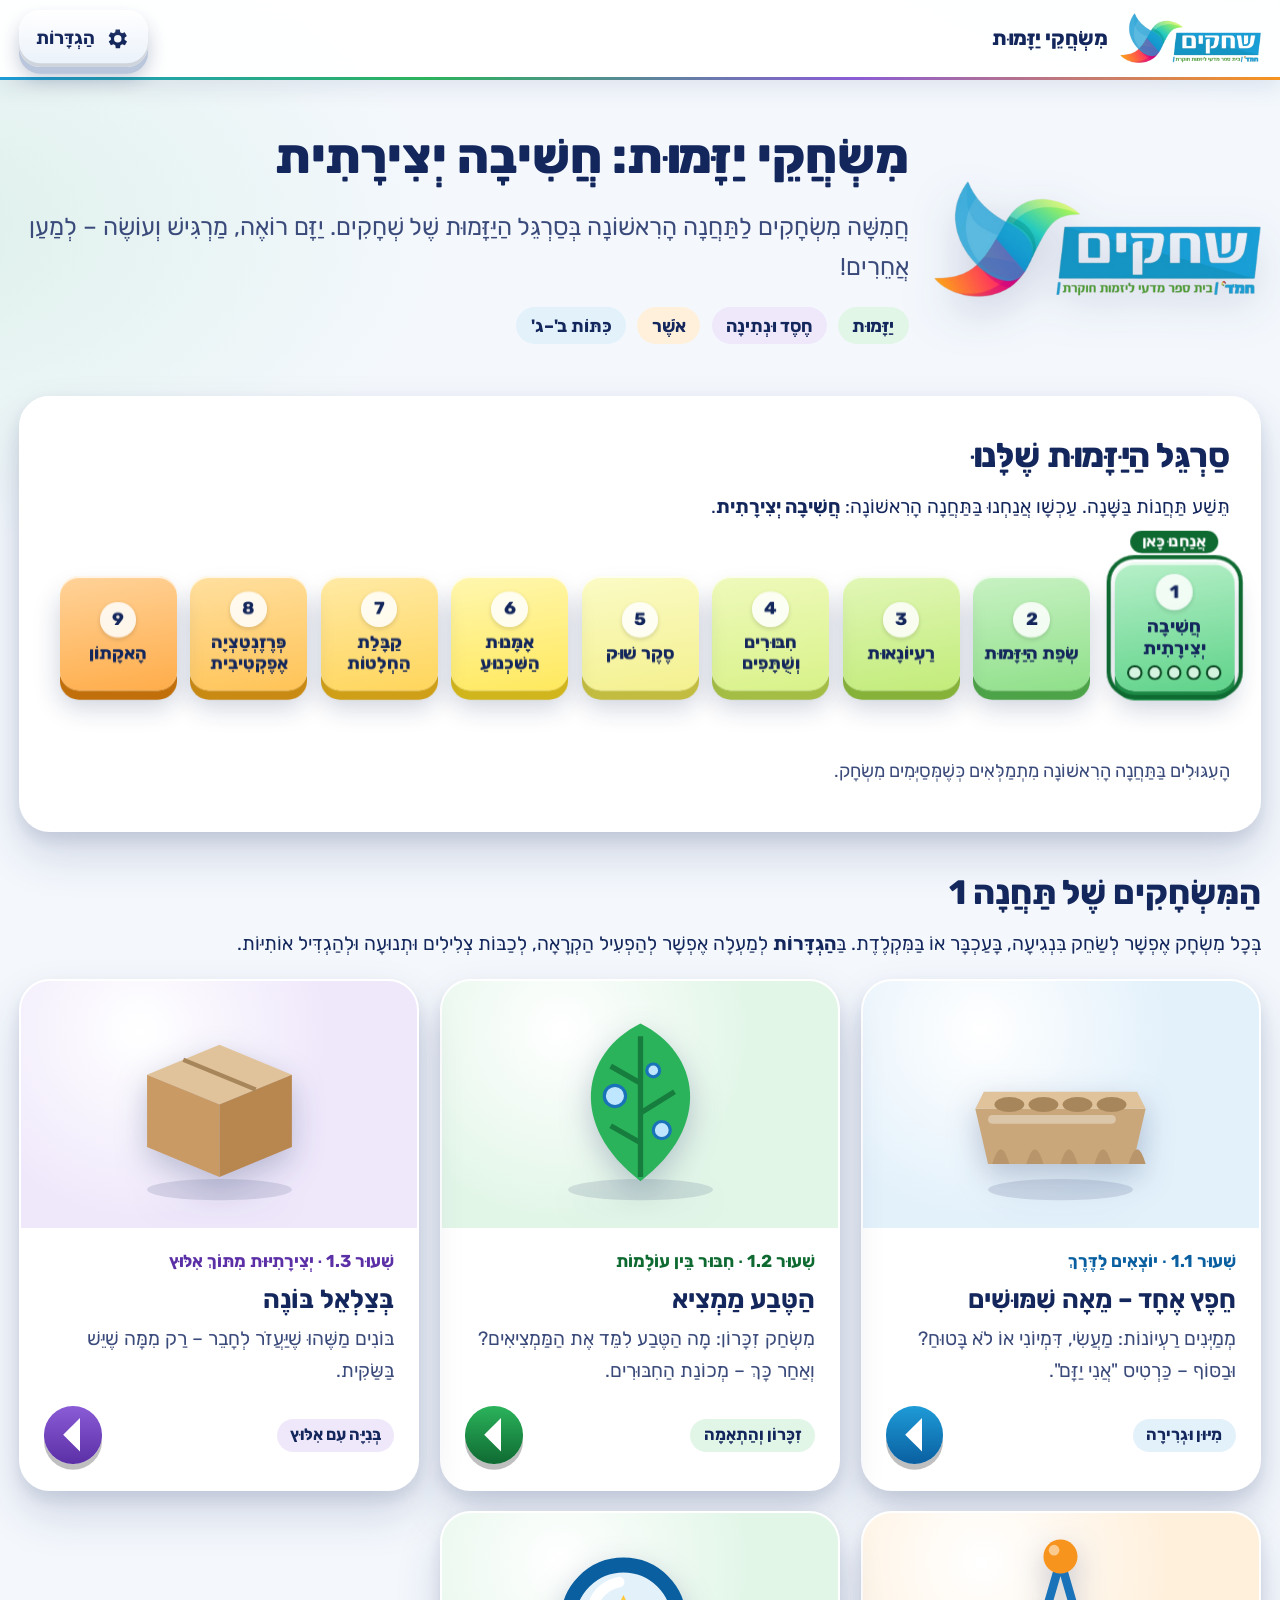
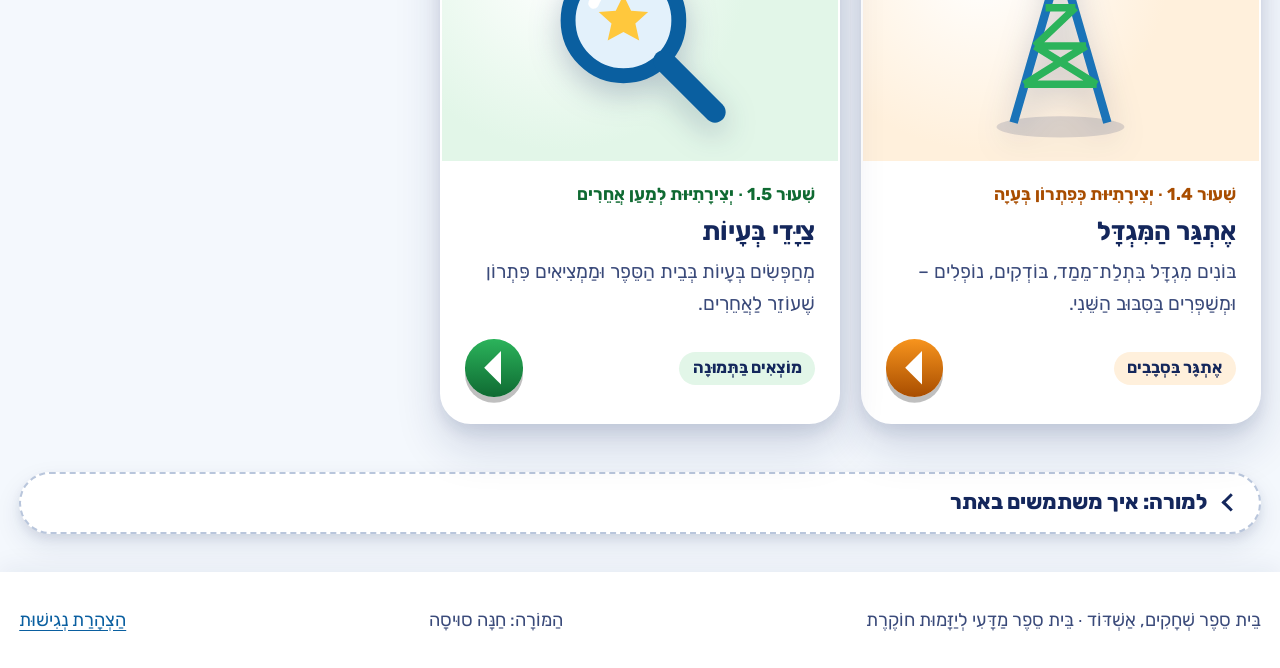
==== index.html @ 3f8762b1 "משחקי יזמות – חשיבה יצירתית (שיעורים 1.1–1.5)" ====
<!doctype html>
<html lang="he" dir="rtl">
<head>
<meta charset="utf-8">
<meta name="viewport" content="width=device-width, initial-scale=1">
<title>מִשְׂחֲקֵי יַזָּמוּת – חֲשִׁיבָה יְצִירָתִית | שְׁחָקִים</title>
<meta name="description" content="משחקי יזמות לכיתות ב׳–ג׳ – בית ספר שחקים, אשדוד">
<meta name="theme-color" content="#0a5fa0">
<link rel="icon" href="assets/favicon.svg" type="image/svg+xml">
<link rel="stylesheet" href="css/style.css">
<script src="js/common.js"></script>
<script src="js/art.js"></script>
<script src="js/home.js" defer></script>
</head>
<body data-root="" class="home">
<a class="skip" href="#main">דִּלּוּג לַתּוֹכֶן הָרָאשִׁי</a>
<header class="topbar"><div class="wrap">
<a class="brand" href="index.html"><img src="assets/shhakim-logo.png" alt="שחקים – בית ספר מדעי ליזמות חוקרת – לדף הבית" width="900" height="318"><span>מִשְׂחֲקֵי יַזָּמוּת</span></a>
<span class="spacer"></span>
</div></header>
<main id="main" tabindex="-1">
<div class="wrap">
<section class="hero" aria-labelledby="h-title">
  <img class="logo" src="assets/shhakim-logo.png" alt="" width="900" height="318">
  <div>
    <h1 id="h-title">מִשְׂחֲקֵי יַזָּמוּת: חֲשִׁיבָה יְצִירָתִית</h1>
    <p class="lead">חֲמִשָּׁה מִשְׂחָקִים לַתַּחֲנָה הָרִאשׁוֹנָה בְּסַרְגֵּל הַיַּזָּמוּת שֶׁל שְׁחָקִים. יַזָּם רוֹאֶה, מַרְגִּישׁ וְעוֹשֶׂה – לְמַעַן אֲחֵרִים!</p>
    <ul class="values" aria-label="הָעֲרָכִים שֶׁלָּנוּ">
      <li class="chip green">יַזָּמוּת</li><li class="chip purple">חֶסֶד וּנְתִינָה</li><li class="chip orange">אֹשֶׁר</li><li class="chip">כִּתּוֹת ב'–ג'</li>
    </ul>
  </div>
</section>

<section class="sargel-sec surface" aria-labelledby="sargel-title">
  <h2 id="sargel-title">סַרְגֵּל הַיַּזָּמוּת שֶׁלָּנוּ</h2>
  <p>תֵּשַׁע תַּחֲנוֹת בַּשָּׁנָה. עַכְשָׁו אֲנַחְנוּ בַּתַּחֲנָה הָרִאשׁוֹנָה: <strong>חֲשִׁיבָה יְצִירָתִית</strong>.</p>
  <div class="sargel-stage">
  <ol class="sargel" id="sargel">
    <li class="st now" aria-current="step"><div class="blk" data-tilt><span class="here">אֲנַחְנוּ כָּאן</span><span class="num">1</span>חֲשִׁיבָה יְצִירָתִית<span class="pips" id="pips" aria-hidden="true"></span><span class="sr-only" id="pips-sr"></span></div></li>
    <li class="st"><div class="blk"><span class="num">2</span>שְׂפַת הַיַּזָּמוּת</div></li>
    <li class="st"><div class="blk"><span class="num">3</span>רַעְיוֹנָאוּת</div></li>
    <li class="st"><div class="blk"><span class="num">4</span>חִבּוּרִים וְשֻׁתָּפִים</div></li>
    <li class="st"><div class="blk"><span class="num">5</span>סֶקֶר שׁוּק</div></li>
    <li class="st"><div class="blk"><span class="num">6</span>אָמָּנוּת הַשִּׁכְנוּעַ</div></li>
    <li class="st"><div class="blk"><span class="num">7</span>קַבָּלַת הַחְלָטוֹת</div></li>
    <li class="st"><div class="blk"><span class="num">8</span>פְּרֶזֶנְטַצְיָה אֶפֶקְטִיבִית</div></li>
    <li class="st"><div class="blk"><span class="num">9</span>הָאקָתוֹן</div></li>
  </ol>
  </div>
  <p class="sargel-legend"><span>הָעִגּוּלִים בַּתַּחֲנָה הָרִאשׁוֹנָה מִתְמַלְּאִים כְּשֶׁמְּסַיְּמִים מִשְׂחָק.</span></p>
</section>

<section aria-labelledby="games-title">
  <h2 id="games-title">הַמִּשְׂחָקִים שֶׁל תַּחֲנָה 1</h2>
  <p>בְּכָל מִשְׂחָק אֶפְשָׁר לְשַׂחֵק בִּנְגִיעָה, בָּעַכְבָּר אוֹ בַּמִּקְלֶדֶת. בַּ<strong>הַגְדָּרוֹת</strong> לְמַעְלָה אֶפְשָׁר לְהַפְעִיל הַקְרָאָה, לְכַבּוֹת צְלִילִים וּתְנוּעָה וּלְהַגְדִּיל אוֹתִיּוֹת.</p>
  <ul class="games-grid">
    <li><a class="gcard c-blue" href="games/1-chefetz.html" data-tilt data-game="g1"><span class="done-badge">סִיַּמְתֶּם ✓</span><span class="art" data-art="eggCarton"></span><span class="body"><span class="lesson">שִׁעוּר 1.1 · יוֹצְאִים לַדֶּרֶךְ</span><h3>חֵפֶץ אֶחָד – מֵאָה שִׁמּוּשִׁים</h3><p>מְמַיְּנִים רַעְיוֹנוֹת: מַעֲשִׂי, דִּמְיוֹנִי אוֹ לֹא בָּטוּחַ? וּבַסּוֹף – כַּרְטִיס "אֲנִי יַזָּם".</p><span class="go"><span class="mech">מִיּוּן וּגְרִירָה</span><span class="play" aria-hidden="true"></span></span></span></a></li>
    <li><a class="gcard c-green" href="games/2-hateva-mamtzi.html" data-tilt data-game="g2"><span class="done-badge">סִיַּמְתֶּם ✓</span><span class="art" data-art="leaf"></span><span class="body"><span class="lesson">שִׁעוּר 1.2 · חִבּוּר בֵּין עוֹלָמוֹת</span><h3>הַטֶּבַע מַמְצִיא</h3><p>מִשְׂחַק זִכָּרוֹן: מָה הַטֶּבַע לִמֵּד אֶת הַמַּמְצִיאִים? וְאַחַר כָּךְ – מְכוֹנַת הַחִבּוּרִים.</p><span class="go"><span class="mech">זִכָּרוֹן וְהַתְאָמָה</span><span class="play" aria-hidden="true"></span></span></span></a></li>
    <li><a class="gcard c-purple" href="games/3-betzalel-bone.html" data-tilt data-game="g3"><span class="done-badge">סִיַּמְתֶּם ✓</span><span class="art" data-art="box"></span><span class="body"><span class="lesson">שִׁעוּר 1.3 · יְצִירָתִיּוּת מִתּוֹךְ אִלּוּץ</span><h3>בְּצַלְאֵל בּוֹנֶה</h3><p>בּוֹנִים מַשֶּׁהוּ שֶׁיַּעֲזֹר לְחָבֵר – רַק מִמָּה שֶׁיֵּשׁ בַּשַּׂקִּית.</p><span class="go"><span class="mech">בְּנִיָּה עִם אִלּוּץ</span><span class="play" aria-hidden="true"></span></span></span></a></li>
    <li><a class="gcard c-orange" href="games/4-etgar-hamigdal.html" data-tilt data-game="g4"><span class="done-badge">סִיַּמְתֶּם ✓</span><span class="art" data-art="tower"></span><span class="body"><span class="lesson">שִׁעוּר 1.4 · יְצִירָתִיּוּת כְּפִתְרוֹן בְּעָיָה</span><h3>אֶתְגַּר הַמִּגְדָּל</h3><p>בּוֹנִים מִגְדָּל בִּתְלַת־מֵמַד, בּוֹדְקִים, נוֹפְלִים – וּמְשַׁפְּרִים בַּסִּבּוּב הַשֵּׁנִי.</p><span class="go"><span class="mech">אֶתְגָּר בִּסְבָבִים</span><span class="play" aria-hidden="true"></span></span></span></a></li>
    <li><a class="gcard c-green" href="games/5-tzayadei-beayot.html" data-tilt data-game="g5"><span class="done-badge">סִיַּמְתֶּם ✓</span><span class="art" data-art="magnifier"></span><span class="body"><span class="lesson">שִׁעוּר 1.5 · יְצִירָתִיּוּת לְמַעַן אֲחֵרִים</span><h3>צַיָּדֵי בְּעָיוֹת</h3><p>מְחַפְּשִׂים בְּעָיוֹת בְּבֵית הַסֵּפֶר וּמַמְצִיאִים פִּתְרוֹן שֶׁעוֹזֵר לַאֲחֵרִים.</p><span class="go"><span class="mech">מוֹצְאִים בַּתְּמוּנָה</span><span class="play" aria-hidden="true"></span></span></span></a></li>
  </ul>
</section>

<details class="teacher">
  <summary>למורה: איך משתמשים באתר</summary>
  <div class="tbody">
    <dl>
      <dt>מה יש כאן</dt><dd>חמישה משחקים, אחד לכל שיעור ביחידה 1 ("חשיבה יצירתית") של תוכנית היזמות לכיתות ב'–ג'. כל משחק מחזק את מטרת השיעור, ובתחתית כל משחק יש הערות קצרות למורה וקישור למערך השיעור המלא.</dd>
      <dt>בכיתה</dt><dd>מתאים ללוח חכם (מגע, מסך רחב), למחשב ולטלפון. אפשר לשחק במליאה (הילדים מציעים, ילד/ה אחד/ת לוחץ/ת) או בזוגות בעמדות.</dd>
      <dt>נגישות</dt><dd>כל המשחקים נשלטים במקלדת (מקשי טאב, אנטר, רווח וחיצים), יש הקראה בקול עברי כשהמכשיר תומך, כפתור לכיבוי צלילים, כיבוי תלת־ממד ותנועה, אותיות גדולות, ושעון חול שכבוי כברירת מחדל. ראו <a href="negishut.html">הצהרת נגישות</a>.</dd>
      <dt>אופליין</dt><dd>האתר עובד גם בלי אינטרנט: אפשר להוריד את התיקייה ולפתוח את קובץ דף הבית. ההתקדמות נשמרת רק בדפדפן של המכשיר (בלי שמות ובלי פרטים מזהים).</dd>
      <dt>מערכי השיעור</dt><dd><a href="teacher/lesson-1-1.html">1.1</a> · <a href="teacher/lesson-1-2.html">1.2</a> · <a href="teacher/lesson-1-3.html">1.3</a> · <a href="teacher/lesson-1-4.html">1.4</a> · <a href="teacher/lesson-1-5.html">1.5</a></dd>
      <dt>איפוס התקדמות</dt><dd><button type="button" class="btn light small" id="reset-progress">איפוס ההתקדמות במכשיר הזה</button></dd>
    </dl>
  </div>
</details>
</div>

</main>
<footer class="site-foot"><div class="wrap">
<span>בֵּית סֵפֶר שְׁחָקִים, אַשְׁדּוֹד · בֵּית סֵפֶר מַדָּעִי לְיַזָּמוּת חוֹקֶרֶת</span>
<span>הַמּוֹרָה: חַנָּה סוּיסָה</span>
<a href="negishut.html">הַצְהָרַת נְגִישׁוּת</a>
</div></footer>
<div id="sr-live" class="sr-only" aria-live="polite" aria-atomic="true"></div>
</body>
</html>
---- css/style.css ----
/* ===== שחקים – משחקי יזמות | שפת עיצוב משותפת (soft-3D) ===== */
@font-face{font-family:"Rubik Shhakim";src:url("../fonts/rubik-he.woff2") format("woff2");font-weight:300 900;font-display:swap}
:root{
  --ink:#14275c; --ink-soft:#3a4a7a; --bg:#f4f8fd; --paper:#ffffff;
  --blue:#1e9bd7; --blue-l:#e3f1fb; --blue-b1:#1a73b8; --blue-b2:#0a5fa0; --blue-sh:#063f6d;
  --green:#2bb35b; --green-l:#e2f6e8; --green-b1:#177d3e; --green-b2:#0f6a32; --green-sh:#094622;
  --purple:#8a5cd6; --purple-l:#efe8fb; --purple-b1:#7446c2; --purple-b2:#5b2fa6; --purple-sh:#3c1d70;
  --orange:#f7941d; --orange-l:#fff0dc; --orange-b1:#b85a00; --orange-b2:#a84d00; --orange-sh:#6b3100;
  --yellow:#ffe14d; --gold:#ffc83d;
  --focus:#ffbf00;
  --r:1.1rem; --r-lg:1.6rem;
  --sh-1:0 1px 0 rgba(255,255,255,.9) inset, 0 .25rem .5rem rgba(20,39,92,.08), 0 .6rem 1.4rem rgba(20,39,92,.10);
  --sh-2:0 1px 0 rgba(255,255,255,.9) inset, 0 .4rem .8rem rgba(20,39,92,.10), 0 1.2rem 2.4rem rgba(20,39,92,.16);
  --sh-3:0 .6rem 1rem rgba(20,39,92,.14), 0 1.6rem 3.2rem rgba(20,39,92,.22);
  --tap:3rem;
  --maxw:78rem;
}
*,*::before,*::after{box-sizing:border-box}
[hidden]{display:none!important}
html{font-size:clamp(100%, 84% + .45vw, 140%);-webkit-text-size-adjust:100%}
html.big-text{font-size:clamp(118%, 100% + .5vw, 165%)}
body{margin:0;font-family:"Rubik Shhakim","Rubik","Heebo","Arial Hebrew","Noto Sans Hebrew",Arial,sans-serif;color:var(--ink);line-height:1.65;
  background:
   radial-gradient(60rem 30rem at 110% -10%, rgba(30,155,215,.14), transparent 60%),
   radial-gradient(50rem 28rem at -10% 10%, rgba(43,179,91,.12), transparent 60%),
   radial-gradient(40rem 30rem at 50% 120%, rgba(138,92,214,.10), transparent 60%),
   var(--bg);
  min-height:100vh;display:flex;flex-direction:column}
img,svg{max-width:100%}
a{color:var(--blue-b2);text-underline-offset:.2em}
a:hover{color:var(--purple-b2)}
h1,h2,h3{line-height:1.3;margin:.2em 0 .4em}
h1{font-size:clamp(1.7rem,1.2rem + 2vw,2.8rem);font-weight:800}
h2{font-size:clamp(1.3rem,1.1rem + 1vw,2rem);font-weight:750}
h3{font-size:1.2rem;font-weight:700}
p{margin:.4em 0 .8em}
.sr-only{position:absolute!important;width:1px;height:1px;padding:0;margin:-1px;overflow:hidden;clip:rect(0,0,0,0);white-space:nowrap;border:0}
.skip{position:absolute;inset-inline-start:1rem;top:-10rem;z-index:1000;background:var(--ink);color:#fff;padding:.8rem 1.2rem;border-radius:.8rem;font-weight:700}
.skip:focus{top:1rem;color:#fff}
:focus{outline:none}
:focus-visible{outline:.22rem solid var(--ink);outline-offset:.22rem;box-shadow:0 0 0 .5rem var(--focus)!important;border-radius:.6rem}
.wrap{width:min(100% - 2rem, var(--maxw));margin-inline:auto}

/* ---------- top bar ---------- */
.topbar{position:sticky;top:0;z-index:50;background:rgba(255,255,255,.92);backdrop-filter:blur(8px);-webkit-backdrop-filter:blur(8px);box-shadow:0 .3rem 1.2rem rgba(20,39,92,.10);border-bottom:.2rem solid transparent;border-image:linear-gradient(90deg,var(--blue),var(--green),var(--purple),var(--orange)) 1}
.topbar .wrap{display:flex;align-items:center;gap:.8rem;min-height:4rem;padding-block:.35rem}
.brand{display:flex;align-items:center;gap:.6rem;text-decoration:none;color:var(--ink);font-weight:750;min-height:var(--tap)}
.brand img{height:2.6rem;width:auto}
.brand span{font-size:1.05rem}
.topbar .spacer{flex:1}
.crumb{font-weight:600}
@media (max-width:40rem){.brand span{display:none}.brand img{height:2.2rem}}

/* ---------- 3D buttons ---------- */
.btn{--b1:var(--blue-b1);--b2:var(--blue-b2);--sh:var(--blue-sh);
  appearance:none;border:0;font:inherit;font-weight:700;font-size:1.05rem;color:#fff;cursor:pointer;
  display:inline-flex;align-items:center;justify-content:center;gap:.5rem;min-height:var(--tap);min-width:var(--tap);padding:.55rem 1.25rem;border-radius:var(--r);
  background:linear-gradient(180deg,var(--b1),var(--b2));
  box-shadow:0 .1rem 0 rgba(255,255,255,.35) inset,0 -.2rem 0 rgba(0,0,0,.12) inset,0 .35rem 0 var(--sh),0 .6rem 1rem rgba(20,39,92,.25);
  transform:translateY(0);transition:transform .08s ease, box-shadow .08s ease, filter .15s;text-decoration:none;position:relative;line-height:1.3;touch-action:manipulation}
.btn::before{content:"";position:absolute;inset:.15rem .5rem auto .5rem;height:42%;border-radius:var(--r) var(--r) 1rem 1rem;background:linear-gradient(180deg,rgba(255,255,255,.28),rgba(255,255,255,0));pointer-events:none}
.btn:hover{filter:brightness(1.06);color:#fff}
.btn:active,.btn.pressed{transform:translateY(.28rem);box-shadow:0 .1rem 0 rgba(255,255,255,.3) inset,0 .07rem 0 var(--sh),0 .2rem .4rem rgba(20,39,92,.25)}
.btn[disabled],.btn[aria-disabled="true"]{filter:grayscale(.7) opacity(.6);cursor:not-allowed}
.btn.green{--b1:var(--green-b1);--b2:var(--green-b2);--sh:var(--green-sh)}
.btn.purple{--b1:var(--purple-b1);--b2:var(--purple-b2);--sh:var(--purple-sh)}
.btn.orange{--b1:var(--orange-b1);--b2:var(--orange-b2);--sh:var(--orange-sh)}
.btn.light{color:var(--ink);--sh:#b9c6dc;background:linear-gradient(180deg,#ffffff,#eaf1fa)}
.btn.light:hover{color:var(--ink)}
.btn.small{font-size:.95rem;padding:.4rem .9rem}
.btn.big{font-size:1.25rem;padding:.8rem 1.8rem;min-height:3.6rem}
.btn svg{width:1.4em;height:1.4em;flex:none}
.icon-btn{padding:.4rem;width:var(--tap)}
.btn-row{display:flex;flex-wrap:wrap;gap:.9rem;align-items:center}

/* ---------- settings ---------- */
.settings-panel{position:absolute;inset-inline-end:1rem;top:calc(100% + .4rem);width:min(24rem, calc(100vw - 2rem));background:var(--paper);border-radius:var(--r-lg);box-shadow:var(--sh-3);padding:1rem 1.1rem;z-index:60}
.settings-panel[hidden]{display:none}
.settings-panel h2{font-size:1.2rem;margin:0 0 .5rem}
.toggle{display:flex;align-items:center;justify-content:space-between;gap:.8rem;width:100%;min-height:var(--tap);padding:.45rem .7rem;margin:.3rem 0;border-radius:.9rem;border:.12rem solid #d5def0;background:#fbfdff;font:inherit;color:var(--ink);cursor:pointer;text-align:start}
.toggle .knob{flex:none;width:3.2rem;height:1.8rem;border-radius:1rem;background:#c7d1e3;position:relative;transition:background .2s;box-shadow:inset 0 .15rem .3rem rgba(0,0,0,.18)}
.toggle .knob::after{content:"";position:absolute;top:.2rem;inset-inline-start:.2rem;width:1.4rem;height:1.4rem;border-radius:50%;background:#fff;box-shadow:0 .15rem .3rem rgba(0,0,0,.3);transition:inset-inline-start .2s}
.toggle[aria-pressed="true"] .knob{background:var(--green-b1)}
.toggle[aria-pressed="true"] .knob::after{inset-inline-start:1.6rem}
.toggle .state{font-size:.85rem;color:var(--ink-soft);margin-inline-start:auto}
.settings-note{font-size:.9rem;color:var(--ink-soft);margin:.5rem 0 0}
.topbar .wrap{position:relative}

/* ---------- cards & surfaces ---------- */
.surface{background:var(--paper);border-radius:var(--r-lg);box-shadow:var(--sh-2);padding:clamp(1rem,.6rem + 1.5vw,2rem)}
.glass{background:linear-gradient(160deg,rgba(255,255,255,.95),rgba(255,255,255,.78));border:1px solid rgba(255,255,255,.8);box-shadow:var(--sh-2);border-radius:var(--r-lg)}
.chip{display:inline-flex;align-items:center;gap:.35rem;padding:.2rem .75rem;border-radius:2rem;font-weight:700;font-size:.92rem;background:var(--blue-l);color:var(--ink)}
.chip.green{background:var(--green-l)}.chip.purple{background:var(--purple-l)}.chip.orange{background:var(--orange-l)}

/* tilt (3D hover) */
.fx [data-tilt]{transform-style:preserve-3d;transition:transform .25s ease, box-shadow .25s}

/* ---------- home ---------- */
.hero{padding-block:clamp(1rem,.5rem + 2vw,2.5rem) .5rem;display:grid;grid-template-columns:auto 1fr;gap:clamp(1rem,2vw,2.5rem);align-items:center}
.hero .logo{width:clamp(12rem,9rem + 12vw,24rem);height:auto;filter:drop-shadow(0 .8rem 1.2rem rgba(20,39,92,.18))}
.hero .lead{font-size:clamp(1.05rem,1rem + .4vw,1.35rem);color:var(--ink-soft)}
.values{display:flex;flex-wrap:wrap;gap:.6rem;margin-top:.6rem;padding:0;list-style:none}
@media (max-width:48rem){.hero{grid-template-columns:1fr;text-align:center}.hero .logo{margin-inline:auto}.values{justify-content:center}}

.sargel-sec{margin-block:1.2rem 2rem}
.sargel{list-style:none;margin:0;padding:1.6rem .5rem 2.6rem;display:grid;grid-template-columns:repeat(9,1fr);gap:.7rem;perspective:70rem}
.sargel-stage{transform-style:preserve-3d}
.fx .sargel-stage{transform:rotateX(16deg);transform-origin:50% 100%}
.st{position:relative;transform-style:preserve-3d;--c1:#fff6c2;--c2:#ffe36b;--side:#d9b520}
.st .blk{position:relative;display:flex;flex-direction:column;align-items:center;justify-content:center;text-align:center;min-height:6.2rem;padding:.6rem .35rem;border-radius:1rem;font-weight:750;font-size:.92rem;line-height:1.25;color:var(--ink);
  background:linear-gradient(170deg,var(--c1),var(--c2));
  box-shadow:0 .1rem 0 rgba(255,255,255,.8) inset,0 .5rem 0 var(--side),0 .9rem 1.4rem rgba(20,39,92,.22)}
.st .num{display:inline-grid;place-items:center;width:1.9rem;height:1.9rem;border-radius:50%;background:rgba(255,255,255,.85);font-size:.95rem;margin-bottom:.3rem;box-shadow:0 .1rem .25rem rgba(0,0,0,.15)}
.st:nth-child(1){--c1:#b8f0c9;--c2:#5fd38a;--side:#1d8a46}
.st:nth-child(2){--c1:#c9f2c4;--c2:#8fe08a;--side:#4da348}
.st:nth-child(3){--c1:#e2f7b8;--c2:#c2ec7a;--side:#86b23a}
.st:nth-child(4){--c1:#effabc;--c2:#d9f28a;--side:#a3bd45}
.st:nth-child(5){--c1:#fbfbc6;--c2:#f4f190;--side:#c2bc40}
.st:nth-child(6){--c1:#fff7b0;--c2:#ffe95e;--side:#d1b51c}
.st:nth-child(7){--c1:#ffeaa6;--c2:#ffd65c;--side:#cf9f18}
.st:nth-child(8){--c1:#ffe0a0;--c2:#ffc457;--side:#c98a14}
.st:nth-child(9){--c1:#ffd39a;--c2:#ffad4a;--side:#c06f0b}
.st.now .blk{outline:.25rem solid var(--green-b2);outline-offset:.25rem;transform:translateZ(1.6rem) translateY(-.6rem)}
.fx .st.now .blk{animation:hover-bob 3.2s ease-in-out infinite}
@keyframes hover-bob{0%,100%{transform:translateZ(1.6rem) translateY(-.6rem)}50%{transform:translateZ(1.6rem) translateY(-1rem)}}
.st .here{position:absolute;top:-1.7rem;inset-inline:0;margin-inline:auto;width:max-content;background:var(--green-b2);color:#fff;font-size:.8rem;font-weight:700;padding:.1rem .6rem;border-radius:1rem;z-index:2}
.st .pips{display:flex;gap:.25rem;margin-top:.35rem;justify-content:center}
.st .pip{width:.75rem;height:.75rem;border-radius:50%;background:rgba(255,255,255,.7);border:.12rem solid var(--green-sh)}
.st .pip.done{background:var(--green-sh)}
.sargel-legend{display:flex;gap:1rem;flex-wrap:wrap;color:var(--ink-soft);font-size:.95rem}
@media (max-width:64rem){.sargel{grid-template-columns:repeat(5,1fr)}}
@media (max-width:40rem){.sargel{grid-template-columns:repeat(3,1fr);gap:.6rem 0.5rem;padding-top:1.9rem}.st .blk{min-height:5.4rem;font-size:.85rem}.fx .sargel-stage{transform:rotateX(10deg)}}

.games-grid{display:grid;grid-template-columns:repeat(auto-fill,minmax(min(100%,17rem),1fr));gap:clamp(1rem,1.6vw,1.8rem);margin:1rem 0 2.5rem;padding:0;list-style:none;perspective:60rem}
.gcard{--c:var(--blue);--cl:var(--blue-l);--cb:var(--blue-b2);position:relative;display:flex;flex-direction:column;height:100%;border-radius:var(--r-lg);background:var(--paper);box-shadow:var(--sh-2);overflow:hidden;text-decoration:none;color:var(--ink);transform-style:preserve-3d;transition:transform .25s ease, box-shadow .25s ease;border:.15rem solid transparent}
.gcard:hover{box-shadow:var(--sh-3);color:var(--ink)}
.gcard .art{position:relative;aspect-ratio:16/10;background:radial-gradient(circle at 30% 20%,#fff 0,var(--cl) 55%,var(--cl) 100%);display:grid;place-items:center;overflow:hidden}
.gcard .art svg{height:86%;width:auto;max-width:86%;filter:drop-shadow(0 .6rem .8rem rgba(20,39,92,.25));transform:translateZ(2rem)}
.gcard .body{padding:1rem 1.2rem 1.3rem;display:flex;flex-direction:column;gap:.35rem;flex:1}
.gcard .lesson{font-weight:700;font-size:.9rem;color:var(--cb)}
.gcard h3{margin:0;font-size:1.35rem}
.gcard p{margin:0;color:var(--ink-soft)}
.gcard .go{margin-top:auto;padding-top:.7rem;display:flex;justify-content:space-between;align-items:center;gap:.6rem}
.gcard .mech{font-size:.85rem;font-weight:700;background:var(--cl);color:var(--ink);border-radius:2rem;padding:.15rem .7rem}
.gcard .play{display:inline-grid;place-items:center;width:var(--tap);height:var(--tap);border-radius:50%;background:linear-gradient(180deg,var(--c),var(--cb));color:#fff;box-shadow:0 .3rem 0 rgba(0,0,0,.25)}
.gcard .done-badge{position:absolute;top:.7rem;inset-inline-start:.7rem;background:#fff;color:var(--green-b2);font-weight:800;font-size:.85rem;border-radius:2rem;padding:.15rem .7rem;box-shadow:var(--sh-1);display:none;align-items:center;gap:.3rem}
.gcard.done .done-badge{display:inline-flex}
.c-blue{--c:var(--blue);--cl:var(--blue-l);--cb:var(--blue-b2)}
.c-green{--c:var(--green);--cl:var(--green-l);--cb:var(--green-b2)}
.c-purple{--c:var(--purple);--cl:var(--purple-l);--cb:var(--purple-b2)}
.c-orange{--c:var(--orange);--cl:var(--orange-l);--cb:var(--orange-b2)}

/* ---------- game page ---------- */
main{flex:1}
.game-head{display:grid;grid-template-columns:1fr auto;gap:.5rem 1rem;align-items:start;padding-block:1.2rem .6rem}
.kicker{margin:0;font-weight:700;color:var(--green-b2)}
.game-head h1{margin:.1rem 0 .2rem}
.instr{font-size:clamp(1.05rem,1rem + .4vw,1.4rem);margin:.2rem 0 0;max-width:60ch}
.read-btn{align-self:center}
.stage{margin-block:.8rem 1.2rem}
.feedback{min-height:3.2rem;margin:.8rem 0;padding:.7rem 1rem;border-radius:var(--r);font-weight:700;font-size:1.1rem;background:var(--blue-l);display:flex;gap:.6rem;align-items:center}
.feedback:empty{background:transparent;padding:0;min-height:3.2rem}
.feedback.good{background:var(--green-l)}
.feedback.try{background:var(--orange-l)}
.feedback svg{width:1.8rem;height:1.8rem;flex:none}
.progress{display:flex;align-items:center;gap:.6rem;font-weight:700}
.bar{flex:1;height:1rem;border-radius:1rem;background:#dde6f3;box-shadow:inset 0 .15rem .3rem rgba(0,0,0,.12);overflow:hidden;min-width:6rem}
.bar>span{display:block;height:100%;width:0;border-radius:1rem;background:linear-gradient(90deg,var(--green),var(--blue));transition:width .5s}
.quote{margin:1rem 0;padding:1rem 1.3rem;border-inline-start:.4rem solid var(--purple);background:var(--purple-l);border-radius:var(--r);font-size:1.15rem;font-weight:600}
.quote cite{display:block;font-style:normal;font-size:.95rem;color:var(--ink-soft);margin-top:.2rem}
.screen[hidden]{display:none!important}
.center{text-align:center}
.choice-grid{display:grid;grid-template-columns:repeat(auto-fit,minmax(min(100%,13rem),1fr));gap:1rem;margin:1rem 0}
.choice{appearance:none;font:inherit;color:var(--ink);text-align:center;cursor:pointer;min-height:var(--tap);padding:1rem;border-radius:var(--r-lg);border:.18rem solid #d5def0;background:linear-gradient(180deg,#fff,#f3f7fd);box-shadow:0 .35rem 0 #c8d4e8,0 .6rem 1rem rgba(20,39,92,.12);transition:transform .08s, box-shadow .08s, border-color .2s;display:flex;flex-direction:column;align-items:center;gap:.4rem;font-weight:700;font-size:1.08rem}
.choice:hover{border-color:var(--blue)}
.choice:active{transform:translateY(.25rem);box-shadow:0 .1rem 0 #c8d4e8}
.choice[aria-pressed="true"],.choice[aria-checked="true"]{border-color:var(--green-b1);background:linear-gradient(180deg,#f2fff6,#dff5e7);box-shadow:0 .35rem 0 var(--green-b1),0 .6rem 1rem rgba(20,39,92,.12)}
.choice svg{width:4.2rem;height:4.2rem}
.choice small{font-weight:500;color:var(--ink-soft)}
.cert{position:relative;max-width:40rem;margin:1rem auto;text-align:center;padding:2rem 1.5rem;border-radius:var(--r-lg);border:.4rem solid transparent;background:linear-gradient(160deg,#fff,#f6fbff) padding-box,linear-gradient(135deg,var(--blue),var(--green),var(--purple),var(--orange)) border-box;box-shadow:var(--sh-3)}
.cert .seal{width:5rem;height:5rem;margin:0 auto .5rem}
.cert h2{font-size:clamp(1.6rem,1.3rem + 1.5vw,2.4rem)}

/* teacher notes */
.teacher{margin:1.5rem 0 2rem;border-radius:var(--r-lg);background:#fff;box-shadow:var(--sh-1);border:.15rem dashed #b9c6dc}
.teacher summary{cursor:pointer;min-height:var(--tap);display:flex;align-items:center;gap:.6rem;padding:.6rem 1.1rem;font-weight:750;font-size:1.1rem;list-style:none}
.teacher summary::-webkit-details-marker{display:none}
.teacher summary::before{content:"";width:.7rem;height:.7rem;border-inline-end:.2rem solid var(--ink);border-bottom:.2rem solid var(--ink);transform:rotate(45deg);transition:transform .2s;margin-inline-end:.3rem}
.teacher[open] summary::before{transform:rotate(-135deg)}
.teacher .tbody{padding:0 1.3rem 1.1rem}
.teacher dt{font-weight:750;margin-top:.5rem}
.teacher dd{margin:0 0 .3rem}

/* footer */
.site-foot{margin-top:auto;background:#fff;box-shadow:0 -.3rem 1.2rem rgba(20,39,92,.06);padding-block:1rem;font-size:.95rem;color:var(--ink-soft)}
.site-foot .wrap{display:flex;flex-wrap:wrap;gap:.5rem 1.5rem;align-items:center;justify-content:space-between}
.site-foot a{display:inline-flex;align-items:center;min-height:var(--tap)}

/* confetti (fx only) */
.confetti{position:fixed;inset:0;pointer-events:none;z-index:200;overflow:hidden}
.confetti i{position:absolute;top:-2rem;width:.7rem;height:1.1rem;border-radius:.2rem;animation:fall 2.4s cubic-bezier(.2,.6,.4,1) forwards}
@keyframes fall{to{transform:translate3d(var(--dx),110vh,0) rotate(var(--rot));opacity:.9}}

/* generic animations (disabled in calm mode) */
.fx .pop{animation:pop .45s cubic-bezier(.2,1.6,.4,1)}
@keyframes pop{0%{transform:scale(.6)}100%{transform:scale(1)}}
.fx .shake{animation:shake .45s}
@keyframes shake{20%,60%{transform:translateX(-.4rem)}40%,80%{transform:translateX(.4rem)}}

/* calm mode: no motion/3D effects */
html:not(.fx) *,html:not(.fx) *::before,html:not(.fx) *::after{animation-duration:.001s!important;animation-iteration-count:1!important;transition-duration:.001s!important;scroll-behavior:auto!important}
html:not(.fx) .sargel-stage{transform:none}
@media (prefers-reduced-motion:reduce){html:not(.fx-forced) *{scroll-behavior:auto}}

/* high-contrast / forced colors */
@media (forced-colors:active){.btn,.choice,.toggle{border:2px solid ButtonText}.st .blk{border:2px solid CanvasText}}

/* drag */
.dragging{position:fixed!important;z-index:300;pointer-events:none;opacity:.95;box-shadow:var(--sh-3)!important}
.drop-hot{outline:.3rem dashed var(--green-b1)!important;outline-offset:.2rem}
.lesson-doc{max-width:60rem;margin:1.5rem auto 3rem}
.lesson-doc .table-wrap{overflow-x:auto;margin:1rem 0;border-radius:.6rem}
.lesson-doc .table-wrap:focus-visible{outline:.2rem solid var(--ink);outline-offset:.2rem}
.lesson-doc table{border-collapse:collapse;width:100%;font-size:.95rem}
.lesson-doc th,.lesson-doc td{border:1px solid #c9d4e6;padding:.4rem .6rem;text-align:start;vertical-align:top}
.lesson-doc th{background:var(--blue-l)}
.lesson-doc blockquote{margin:1rem 0;padding:.8rem 1rem;background:var(--purple-l);border-inline-start:.35rem solid var(--purple);border-radius:.6rem}

/* ===== game 1: sort ===== */
.see-feel-do{display:flex;gap:.6rem;flex-wrap:wrap;margin:.2rem 0 .8rem}
.sfd{display:inline-flex;align-items:center;gap:.4rem;padding:.3rem .9rem;border-radius:2rem;background:var(--blue-l);font-size:1.05rem}
.sfd:nth-child(2){background:var(--purple-l)}.sfd:nth-child(3){background:var(--green-l)}
.sfd::before{content:"";width:.8rem;height:.8rem;border-radius:50%;background:var(--blue-b2)}
.sfd:nth-child(2)::before{background:#e0457b}.sfd:nth-child(3)::before{background:var(--green-b1)}
.g1 .choice-grid{grid-template-columns:repeat(auto-fit,minmax(min(100%,10rem),1fr))}
.g1 .choice svg{width:5.5rem;height:5.5rem}
.sort-top{display:grid;grid-template-columns:auto 1fr;gap:1rem 1.5rem;align-items:center}
.obj-stage{width:clamp(6rem,4rem + 8vw,10rem);aspect-ratio:1;perspective:30rem;display:grid;place-items:center;background:radial-gradient(circle at 50% 70%,var(--blue-l),transparent 70%);border-radius:50%}
.obj-spin{width:85%;transform-style:preserve-3d}
.fx .obj-spin{animation:spin-y 6s ease-in-out infinite}
@keyframes spin-y{0%,100%{transform:rotateY(-25deg) rotateX(8deg)}50%{transform:rotateY(25deg) rotateX(-4deg)}}
.deck-area{display:grid;grid-template-columns:minmax(0,1fr) minmax(0,1.3fr);gap:1.5rem;margin-top:1.2rem;align-items:center}
.deck{perspective:60rem;display:grid;place-items:center;padding:1rem}
.idea-card{width:min(100%,24rem);aspect-ratio:4/3;cursor:grab;border-radius:var(--r-lg);touch-action:none}
.idea-inner{position:relative;width:100%;height:100%;transform-style:preserve-3d;transition:transform .6s cubic-bezier(.2,.8,.3,1.2)}
.idea-face{position:absolute;inset:0;border-radius:var(--r-lg);backface-visibility:hidden;-webkit-backface-visibility:hidden;display:flex;flex-direction:column;align-items:center;justify-content:center;gap:.6rem;padding:1.2rem;text-align:center}
.idea-front{background:linear-gradient(160deg,#fff,#eef6fd);box-shadow:var(--sh-3);border:.2rem solid #cfe3f5}
.idea-back{transform:rotateY(180deg);background:repeating-linear-gradient(45deg,var(--blue-b1) 0 1rem,var(--blue-b2) 1rem 2rem);box-shadow:var(--sh-3)}
.idea-obj{font-weight:700;color:var(--blue-b2)}
.idea-text{font-size:clamp(1.3rem,1.1rem + 1vw,2rem);font-weight:800;line-height:1.35}
.idea-read{position:absolute;bottom:.6rem;inset-inline-start:.6rem}
.fx .idea-card.flipped-in .idea-inner{animation:card-in .6s cubic-bezier(.2,.8,.3,1.2)}
@keyframes card-in{from{transform:rotateY(180deg) translateZ(-4rem)}to{transform:rotateY(0)}}
.idea-card.gone{opacity:0;transition:opacity .3s,transform .4s;transform:translateY(2rem) scale(.8)}
.bins{display:grid;grid-template-columns:repeat(3,1fr);gap:.8rem}
.bin{position:relative;appearance:none;font:inherit;color:var(--ink);cursor:pointer;border-radius:var(--r-lg);border:.2rem solid transparent;padding:.8rem .5rem 1rem;min-height:9rem;display:flex;flex-direction:column;align-items:center;gap:.2rem;background:linear-gradient(180deg,#fff,var(--bl,#f3f7fd));box-shadow:0 .45rem 0 var(--bs,#c8d4e8),0 .8rem 1.4rem rgba(20,39,92,.15);transition:transform .08s, box-shadow .08s}
.bin:active{transform:translateY(.3rem);box-shadow:0 .15rem 0 var(--bs,#c8d4e8)}
.bin b{font-size:1.25rem}.bin small{color:var(--ink-soft);font-size:.9rem;line-height:1.3}
.bin .bin-art svg{width:clamp(3rem,2rem + 3vw,4.6rem);height:auto}
.bin-p{--bl:var(--green-l);--bs:#8fcfa5}.bin-i{--bl:var(--purple-l);--bs:#bfa8e8}.bin-u{--bl:var(--orange-l);--bs:#efc08a}
.bin-n{position:absolute;top:.4rem;inset-inline-end:.5rem;min-width:1.8rem;height:1.8rem;border-radius:1rem;background:var(--ink);color:#fff;font-weight:800;display:grid;place-items:center;font-size:.95rem}
.bin .key{position:absolute;top:.4rem;inset-inline-start:.5rem;width:1.6rem;height:1.6rem;border-radius:.4rem;border:.12rem solid var(--ink-soft);font-size:.85rem;display:grid;place-items:center;color:var(--ink-soft)}
.fx .bin.got{animation:pop .45s}
.uses{display:flex;flex-wrap:wrap;gap:.6rem;padding:0;list-style:none}
.uses li{background:var(--green-l);border-radius:1rem;padding:.4rem .9rem;font-weight:600}
.uses li.mine{background:var(--purple-l)}
.own-idea{margin-top:1rem}
.own-idea label{display:block;font-weight:700;margin-bottom:.3rem}
input[type=text]{font:inherit;color:var(--ink);min-height:var(--tap);padding:.4rem .8rem;border-radius:.8rem;border:.15rem solid #9fb0cc;background:#fff;flex:1;min-width:12rem}
.fs{border:0;padding:0;margin:0 0 1rem}
.fs legend{font-weight:750;font-size:1.15rem;margin-bottom:.2rem;padding:0}
.choice-grid.two{grid-template-columns:repeat(2,minmax(0,1fr));max-width:30rem}
.flip-wrap{margin-top:1.5rem}
.flipcard{position:relative;max-width:40rem;margin:0 auto;perspective:80rem;display:grid}
.flipcard .fc-face{grid-area:1/1;backface-visibility:hidden;-webkit-backface-visibility:hidden;transition:transform .9s cubic-bezier(.2,.8,.3,1.1)}
.fc-front{border-radius:var(--r-lg);background:repeating-linear-gradient(-45deg,var(--green-b1) 0 1.2rem,var(--green-b2) 1.2rem 2.4rem);box-shadow:var(--sh-3);transform:rotateY(0)}
.fc-back{transform:rotateY(-180deg);margin:0}
.flipcard.flipped .fc-front{transform:rotateY(180deg)}
.flipcard.flipped .fc-back{transform:rotateY(0)}
html:not(.fx) .flipcard .fc-front{display:none}
html:not(.fx) .flipcard .fc-back{transform:none}
.cert-title{font-size:clamp(1.8rem,1.4rem + 2vw,2.8rem);color:var(--green-b2);margin:.2rem 0}
.cert-init{font-size:1.4rem;font-weight:800}
.center-row{justify-content:center;margin-top:1.2rem}
@media (max-width:52rem){.deck-area{grid-template-columns:1fr}.bins{gap:.5rem}.bin{min-height:8rem;padding:.6rem .3rem .8rem}.bin b{font-size:1.1rem}.bin small{font-size:.8rem}}
@media (max-width:30rem){.sort-top{grid-template-columns:1fr}.obj-stage{margin-inline:auto;width:6rem}.idea-card{aspect-ratio:5/3}}
@media print{.topbar,.site-foot,.teacher,.game-head,#s-card>*:not(.flip-wrap),.flip-wrap .btn-row,.skip{display:none!important}.fc-front{display:none}.fc-back{transform:none!important}body{background:#fff}}

/* ===== game 2: memory + machine ===== */
.example{display:flex;align-items:center;gap:1rem;padding:.8rem 1.2rem;margin-bottom:1rem}
.example p{margin:0}
.eq-i svg{width:4.5rem;height:4.5rem}
.mem-layout{display:grid;grid-template-columns:minmax(0,2.2fr) minmax(16rem,1fr);gap:1.5rem;align-items:start}
.hint-line{color:var(--ink-soft);margin-top:0}
.mem-grid{display:grid;grid-template-columns:repeat(4,minmax(0,1fr));gap:clamp(.5rem,1vw,1rem);perspective:70rem;max-width:max(20rem,calc((100vh - 15rem) / 3.4 * 4 + 3rem));margin-inline:auto}
.mem-cell{display:contents}
.mem-card{appearance:none;border:0;padding:0;background:none;font:inherit;color:var(--ink);cursor:pointer;aspect-ratio:3/3.4;border-radius:var(--r-lg);min-height:var(--tap)}
.mem-in{position:relative;display:block;width:100%;height:100%;transform-style:preserve-3d;transition:transform .55s cubic-bezier(.2,.8,.3,1.15)}
.mem-card.open .mem-in,.mem-card.matched .mem-in{transform:rotateY(180deg)}
.mem-face{position:absolute;inset:0;border-radius:var(--r-lg);backface-visibility:hidden;-webkit-backface-visibility:hidden;display:flex;flex-direction:column;align-items:center;justify-content:center;gap:.2rem;padding:.4rem;text-align:center}
.mem-front{background:radial-gradient(circle at 30% 25%,#4fd082,var(--green-b1) 60%,var(--green-b2));box-shadow:0 .1rem 0 rgba(255,255,255,.4) inset,0 .4rem 0 var(--green-sh),0 .8rem 1.2rem rgba(20,39,92,.2)}
.mem-front::after{content:"";position:absolute;inset:.5rem;border-radius:1rem;border:.15rem dashed rgba(255,255,255,.5)}
.mem-q{font-size:clamp(1.8rem,1.4rem + 1.5vw,3rem);font-weight:900;color:#fff;text-shadow:0 .2rem 0 var(--green-sh)}
.mem-back{transform:rotateY(180deg);background:linear-gradient(170deg,#fff,#f1f8ff);box-shadow:0 .4rem 0 #c8d4e8,0 .8rem 1.2rem rgba(20,39,92,.18);border:.18rem solid #d9e6f5}
.mem-back.nat{background:linear-gradient(170deg,#fff,#eefaf2)}
.mem-back svg{width:58%;height:auto;max-height:55%}
.mem-t{font-weight:750;font-size:clamp(.8rem,.7rem + .4vw,1.05rem);line-height:1.25}
.mem-tag{font-size:.75rem;font-weight:700;color:var(--ink-soft);background:var(--blue-l);border-radius:1rem;padding:0 .5rem}
.mem-back.nat .mem-tag{background:var(--green-l)}
.mem-card.matched .mem-back{border-color:var(--green-b1);box-shadow:0 .4rem 0 var(--green-b1),0 .8rem 1.2rem rgba(20,39,92,.18)}
.mem-card.matched .mem-back::after{content:"✓";position:absolute;top:.3rem;inset-inline-start:.4rem;width:1.6rem;height:1.6rem;border-radius:50%;background:var(--green-b1);color:#fff;font-weight:900;display:grid;place-items:center}
html:not(.fx) .mem-in{transform:none!important}
html:not(.fx) .mem-face{backface-visibility:visible}
html:not(.fx) .mem-card .mem-back{display:none;transform:none}
html:not(.fx) .mem-card.open .mem-back,html:not(.fx) .mem-card.matched .mem-back{display:flex}
html:not(.fx) .mem-card.open .mem-front,html:not(.fx) .mem-card.matched .mem-front{display:none}
.moves{font-weight:700;color:var(--ink-soft)}
.navcard{padding:1rem 1.2rem;position:sticky;top:5rem}
.navcard h2{font-size:1.3rem}
.nav-task h3{display:flex;align-items:center;gap:.5rem;font-size:1.05rem;margin:.6rem 0 .2rem}
.nav-task ul{margin:0;padding-inline-start:1.6rem;min-height:1.2rem}
.nav-task li{font-size:.95rem}
.dot{width:1.1rem;height:1.1rem;border-radius:.3rem;flex:none}
.d-stick{background:var(--purple-b1)}.d-guard{background:var(--orange-b1);border-radius:50%}.d-shape{background:var(--blue-b1);clip-path:polygon(50% 0,100% 25%,100% 75%,50% 100%,0 75%,0 25%)}
.machine{display:flex;justify-content:center;align-items:center;gap:clamp(.5rem,2vw,2.5rem);margin:1rem 0;flex-wrap:wrap}
.reel-box{text-align:center;display:flex;flex-direction:column;align-items:center}
.reel-box h3{margin:0 0 .4rem}
.reel{width:clamp(9rem,7rem + 6vw,13rem);height:clamp(8rem,6rem + 5vw,11rem);perspective:40rem;border-radius:1.2rem;background:linear-gradient(180deg,#2a3b70,#14275c 50%,#2a3b70);box-shadow:inset 0 .6rem 1rem rgba(0,0,0,.5),0 .4rem 0 #0b1638,0 .8rem 1.4rem rgba(20,39,92,.3);overflow:hidden;position:relative}
.reel::after{content:"";position:absolute;inset:0;background:linear-gradient(180deg,rgba(0,0,0,.45),transparent 30%,transparent 70%,rgba(0,0,0,.45));pointer-events:none}
.reel-drum{position:absolute;inset:0;transform-style:preserve-3d;transition:transform .14s linear}
.reel-face{position:absolute;inset:.6rem 1rem;display:grid;place-items:center;background:#fff;border-radius:.8rem;backface-visibility:hidden}
.reel-face svg{height:85%;width:auto}
html:not(.fx) .reel-face{display:none}
html:not(.fx) .reel-face.cur{display:grid;transform:none!important}
html:not(.fx) .reel-drum{transform:none!important}
.reel-label{font-weight:800;font-size:1.2rem;margin:.4rem 0}
.reel-btns{justify-content:center}
.plus{font-size:3rem;font-weight:900;color:var(--purple-b2)}
.result{padding:1rem 1.3rem;margin:1rem 0}
.inv-name{font-size:clamp(1.4rem,1.2rem + 1vw,2rem);font-weight:800;color:var(--purple-b2);margin:0}
.helpers{grid-template-columns:repeat(auto-fit,minmax(min(100%,10rem),1fr))}
.helpers .choice{padding:.6rem}
.gallery{list-style:none;padding:0;display:grid;grid-template-columns:repeat(auto-fill,minmax(min(100%,15rem),1fr));gap:1rem}
.gallery .empty{color:var(--ink-soft)}
.inv-card{background:linear-gradient(170deg,#fff,var(--purple-l));border-radius:var(--r-lg);box-shadow:var(--sh-2);padding:1rem;display:flex;flex-direction:column;gap:.3rem;text-align:center}
.inv-arts{display:flex;justify-content:center;align-items:center;gap:.3rem}
.inv-arts svg{width:3.5rem;height:3.5rem}
.inv-card strong{font-size:1.2rem;color:var(--purple-b2)}
@media (max-width:56rem){.mem-layout{grid-template-columns:1fr}.navcard{position:static}}
@media (max-width:30rem){.mem-grid{grid-template-columns:repeat(3,minmax(0,1fr))}.mem-card{aspect-ratio:3/3.8}.plus{width:100%;text-align:center;font-size:2rem;line-height:1}}

/* ===== game 3: build under constraint ===== */
.story{display:grid;grid-template-columns:auto 1fr;gap:1.5rem;align-items:start}
.story-art{width:clamp(5rem,3rem + 6vw,9rem)}
.fx .story-art svg{animation:spin-y 7s ease-in-out infinite}
.rules{list-style:none;padding:0;display:grid;gap:.5rem;grid-template-columns:repeat(auto-fit,minmax(min(100%,14rem),1fr))}
.rules li{display:flex;align-items:center;gap:.7rem;background:var(--purple-l);border-radius:var(--r);padding:.6rem .9rem;font-weight:650}
.r-n{flex:none;width:2rem;height:2rem;border-radius:50%;background:var(--purple-b2);color:#fff;display:grid;place-items:center;font-weight:800}
.timer-toggle{max-width:32rem;margin-bottom:1rem}
.g3 #missions .choice svg{width:5rem;height:5rem}
.build-head{display:flex;flex-wrap:wrap;justify-content:space-between;align-items:center;gap:1rem;margin-bottom:1rem}
.build-head h2{margin:0}.build-head p{margin:.2rem 0}
.lottery{display:inline-block;background:var(--orange-l);border-radius:1rem;padding:.3rem .9rem;font-weight:700}
.hourglass{display:flex;align-items:center;gap:.6rem;flex-wrap:wrap;background:var(--blue-l);border-radius:var(--r);padding:.4rem .8rem}
.hourglass #hg-time{font-size:1.6rem;font-weight:800;min-width:4.5ch;text-align:center;font-variant-numeric:tabular-nums}
.hourglass.low{background:var(--orange-l)}
.hg-icon{width:1.6rem;height:2.2rem;background:linear-gradient(180deg,var(--ink) 0 8%,transparent 8% 92%,var(--ink) 92%),conic-gradient(from 0deg at 50% 50%,transparent 0 0);clip-path:polygon(0 0,100% 0,55% 50%,100% 100%,0 100%,45% 50%);background-color:var(--gold)}
.build-grid{display:grid;grid-template-columns:minmax(16rem,1fr) minmax(0,1.6fr);gap:1.5rem;align-items:start}
.bag{padding:1rem;background:linear-gradient(170deg,#fff,#f5efff)}
.bag h3{margin-top:0}
.small-help{font-size:.95rem;color:var(--ink-soft)}
.mats{display:grid;grid-template-columns:repeat(auto-fill,minmax(7rem,1fr));gap:.6rem}
.mat{appearance:none;font:inherit;color:var(--ink);cursor:grab;border-radius:1rem;border:.18rem solid #d8cdf0;background:#fff;padding:.5rem .3rem;display:flex;flex-direction:column;align-items:center;gap:.1rem;min-height:var(--tap);box-shadow:0 .3rem 0 #cdbfe9,0 .5rem .8rem rgba(20,39,92,.1);transition:transform .08s,box-shadow .08s}
.mat:active{transform:translateY(.2rem);box-shadow:0 .1rem 0 #cdbfe9}
.mat svg{width:3.4rem;height:3.4rem}
.mat-n{font-weight:700;font-size:.92rem;line-height:1.2;text-align:center}
.mat-c{font-size:.82rem;color:var(--ink-soft)}
.mat[aria-pressed="true"]{border-color:var(--purple-b2);background:var(--purple-l);box-shadow:0 .3rem 0 var(--purple-b2),0 0 0 .2rem #fff inset}
.mat.out{opacity:.55;cursor:not-allowed}
.not-bag-h{margin:1rem 0 .4rem;font-size:1rem;color:var(--ink-soft)}
.mats.not .mat{border-style:dashed;background:#fbf7f7;box-shadow:none;position:relative}
.mats.not .mat::after{content:"";position:absolute;inset:.6rem;background:linear-gradient(45deg,transparent 47%,#b3261e 47% 53%,transparent 53%);pointer-events:none;opacity:.8}
.bench{background:linear-gradient(180deg,#f7ead6,#ead2ae);border-radius:var(--r-lg);padding:1rem;box-shadow:0 .6rem 0 #c9a77a,0 1rem 2rem rgba(20,39,92,.2);perspective:60rem}
.bench h3{margin-top:0}
.slots{display:grid;grid-template-columns:repeat(auto-fit,minmax(min(100%,12rem),1fr));gap:.9rem;transform-style:preserve-3d}
.fx .slots{transform:rotateX(8deg)}
.slot{appearance:none;font:inherit;color:var(--ink);cursor:pointer;min-height:9rem;border-radius:1.1rem;border:.2rem dashed #a7865b;background:rgba(255,255,255,.65);display:flex;flex-direction:column;align-items:center;justify-content:center;gap:.2rem;padding:.6rem;text-align:center;transition:transform .15s}
.slot.opt{border-color:#c4a98a}
.slot-l{font-weight:800}
.slot-empty{color:var(--ink-soft);font-size:.95rem}
.slot.filled{border-style:solid;border-color:var(--green-b1);background:#fff;box-shadow:0 .35rem 0 var(--green-b1),0 .6rem 1rem rgba(20,39,92,.15)}
.fx .slot.filled{transform:translateZ(1rem)}
.slot-art svg{width:3.6rem;height:3.6rem}
.slot-m{font-weight:700}
.slot-x{font-size:.8rem;color:var(--ink-soft);text-decoration:underline}
.turntable{width:min(18rem,70vw);margin:1rem auto 0;perspective:40rem;text-align:center}
.tt-model{width:70%;margin:0 auto;transform-style:preserve-3d;filter:drop-shadow(0 1rem 1rem rgba(20,39,92,.25))}
.fx .tt-model{animation:turn 6s linear infinite}
@keyframes turn{from{transform:rotateY(0)}to{transform:rotateY(360deg)}}
.tt-base{height:2.2rem;margin-top:-1rem;border-radius:50%;background:radial-gradient(ellipse at center,#d7c8f3,#a98be0);box-shadow:0 .6rem 0 #7446c2,0 1rem 1.5rem rgba(20,39,92,.3)}
.used{font-weight:650;background:var(--green-l);border-radius:var(--r);padding:.6rem 1rem}
@media (max-width:52rem){.build-grid{grid-template-columns:1fr}.story{grid-template-columns:1fr}.story-art{margin-inline:auto}}

/* ===== game 4: tower ===== */
.kit{list-style:none;padding:0;display:flex;flex-wrap:wrap;gap:.8rem}
.kit li{display:flex;align-items:center;gap:.6rem;background:var(--orange-l);border-radius:var(--r);padding:.5rem 1rem;font-weight:700}
.kit-n{display:grid;place-items:center;min-width:2.2rem;height:2.2rem;border-radius:.7rem;background:var(--orange-b2);color:#fff;font-weight:800}
.play-head{display:flex;flex-wrap:wrap;justify-content:space-between;align-items:center;gap:1rem;margin-bottom:1rem;padding-block:.8rem}
.play-head h2{margin:0}
.tower-grid{display:grid;grid-template-columns:minmax(0,1.35fr) minmax(19rem,1fr);gap:1.2rem;align-items:start}
.viewer{position:relative;width:100%;height:clamp(20rem,58vh,44rem);border-radius:var(--r-lg);overflow:hidden;background:radial-gradient(ellipse at 50% 20%,#ffffff 0,#e7f2fb 45%,#cfe3f5 100%);box-shadow:var(--sh-2),inset 0 -2rem 4rem rgba(20,39,92,.08)}
.viewer canvas{display:block;width:100%!important;height:100%!important}
.no3d{position:absolute;inset:1rem;display:grid;place-items:center}
.view-btns{margin-top:.7rem}
.h-read{font-weight:800;font-size:1.25rem;margin-inline-start:auto}
.panel{padding:1rem 1.2rem}
.inv{display:grid;gap:.2rem;margin-bottom:.6rem}
.inv-row{display:flex;flex-wrap:wrap;align-items:center;gap:.5rem;margin:0;font-weight:700}
.straws,.clips{display:inline-flex;gap:.18rem;flex-wrap:wrap}
.straws i{width:.45rem;height:1.6rem;border-radius:.3rem;background:repeating-linear-gradient(180deg,#1a73b8 0 .3rem,#fff .3rem .5rem);box-shadow:0 0 0 .08rem #1a73b8}
.straws i.used{background:#dde3ee;box-shadow:0 0 0 .08rem #b8c2d4}
.clips i{width:1.1rem;height:1.1rem;border-radius:50%;border:.22rem solid #6b7a99}
.clips i.used{border-color:#d0d6e2}
.choice-grid.compact{gap:.6rem;margin:.3rem 0}
.choice-grid.compact .choice{padding:.5rem;font-size:1rem}
.add-row .btn{flex:1 1 auto}
.btn[aria-disabled="true"]{filter:grayscale(.8) opacity(.55)}
.lv-ico{display:inline-block;width:1.4rem;height:1.4rem;flex:none}
.lv-ico.tri{background:#fff;clip-path:polygon(50% 5%,95% 95%,5% 95%)}
.lv-ico.sq{border:.25rem solid #fff;border-radius:.2rem}
.lv-ico.one{width:.35rem;background:#fff;border-radius:.2rem}
.lv-ico.big{width:3rem;height:3rem}
.choice .lv-ico.tri{background:var(--green-b1)}
.choice .lv-ico.base{background:var(--blue-b1);clip-path:polygon(30% 10%,70% 10%,100% 95%,0 95%)}
.choice .lv-ico.clip{border:.45rem solid #6b7a99;border-radius:50%}
.levels-h{font-size:1rem;margin:.8rem 0 .2rem}
.levels{margin:0 0 .8rem;padding:0;list-style:none;display:flex;flex-direction:column-reverse;gap:.3rem}
.levels li{padding:.3rem .8rem;border-radius:.7rem;background:#f2f5fa;font-weight:650;border-inline-start:.4rem solid #9aa6bf}
.levels .lv-base{border-color:var(--blue-b1)}.levels .lv-tri{border-color:var(--green-b1)}.levels .lv-sq{border-color:var(--purple-b1)}.levels .lv-one{border-color:var(--orange-b1)}.levels .lv-pom{border-color:var(--orange);background:var(--orange-l)}
.test{width:100%}
.ww{display:grid;grid-template-columns:1fr 1fr;gap:.8rem}
.ww-box{border-radius:var(--r);padding:.6rem .9rem}
.ww-box h4{margin:0 0 .3rem;font-size:1.05rem}
.ww-box ul{margin:0;padding-inline-start:1.2rem}
.ww-box.good{background:var(--green-l)}.ww-box.bad{background:var(--orange-l)}
.tips{grid-template-columns:1fr}
.tips .choice{flex-direction:row;justify-content:flex-start;text-align:start;padding:.6rem .9rem}
.results{margin-top:1rem}
.table-wrap{overflow-x:auto}
.results table{border-collapse:collapse;width:100%;font-size:1.05rem}
.results th,.results td{padding:.5rem .8rem;border-bottom:.1rem solid #dde6f3;text-align:start}
.results th{background:var(--orange-l)}
.improve{font-weight:800;font-size:1.15rem;color:var(--green-b2)}
@media (max-width:60rem){.tower-grid{grid-template-columns:1fr}.viewer{height:clamp(18rem,48vh,30rem)}}
@media (max-width:30rem){.ww{grid-template-columns:1fr}}

/* ===== game 5: problem hunters ===== */
.stations{display:flex;flex-wrap:wrap;gap:.6rem;margin-bottom:1rem}
.st-btn{appearance:none;font:inherit;font-weight:700;color:var(--ink);cursor:pointer;min-height:var(--tap);padding:.4rem 1rem;border-radius:2rem;border:.18rem solid #cfdbe9;background:#fff;display:inline-flex;align-items:center;gap:.6rem;box-shadow:0 .3rem 0 #cfdbe9;transition:transform .08s}
.st-btn:active{transform:translateY(.2rem);box-shadow:0 .1rem 0 #cfdbe9}
.st-btn[aria-pressed="true"]{background:var(--green-b2);border-color:var(--green-b2);color:#fff;box-shadow:0 .3rem 0 var(--green-sh)}
.st-c{font-size:.85rem;background:rgba(20,39,92,.1);border-radius:1rem;padding:0 .5rem}
.st-btn[aria-pressed="true"] .st-c{background:#0d4f26;color:#fff}
.hunt-grid{display:grid;grid-template-columns:minmax(0,2fr) minmax(17rem,1fr);gap:1.2rem;align-items:start}
.scene-wrap{perspective:80rem}
.scene{--wall:#e3f1fb;position:relative;aspect-ratio:16/10;border-radius:var(--r-lg);overflow:hidden;box-shadow:var(--sh-3);background:linear-gradient(180deg,var(--wall) 0 62%,#d9c7a8 62% 64%,#ecdcc0 64% 100%);transform-style:preserve-3d}
.fx .scene{transform:rotateX(4deg)}
.scene::after{content:"";position:absolute;inset:0;pointer-events:none;background:radial-gradient(ellipse at 50% 0,rgba(255,255,255,.55),transparent 60%);border-radius:inherit}
.scene-name{position:absolute;bottom:.5rem;inset-inline-start:.7rem;margin:0;background:rgba(255,255,255,.92);padding:.1rem .8rem;border-radius:1rem;font-weight:800;z-index:2}
.hot{position:absolute;appearance:none;border:0;padding:.15rem;background:transparent;cursor:pointer;min-width:3rem;min-height:3rem;aspect-ratio:1;border-radius:1rem;transition:transform .15s, filter .15s;z-index:1}
.hot svg{width:100%;height:100%;filter:drop-shadow(0 .35rem .3rem rgba(20,39,92,.25))}
.hot:hover{transform:translateY(-.2rem) scale(1.05)}
.hot.found{outline:.22rem solid var(--green-b1);outline-offset:.1rem;background:rgba(255,255,255,.45)}
.hot-star{position:absolute;top:-.6rem;inset-inline-end:-.6rem;width:1.8rem;height:1.8rem}
.hot-star svg{filter:none}
.fx .hot.hinted{animation:hint-pulse 1s ease-in-out 3}
html:not(.fx) .hot.hinted{outline:.3rem dashed var(--orange-b1);outline-offset:.15rem}
@keyframes hint-pulse{0%,100%{transform:scale(1);filter:none}50%{transform:scale(1.15);filter:drop-shadow(0 0 .8rem #ffc83d)}}
.hunt-tools{margin-top:.8rem}
.found-n{font-weight:800}
.huntcard{padding:1rem 1.2rem;position:sticky;top:5rem}
.huntcard h3{margin-top:0}
.hc-q{font-weight:800;margin:.2rem 0 0}
.hc-problem{font-size:1.15rem;background:var(--orange-l);border-radius:var(--r);padding:.5rem .8rem;font-weight:650}
.chips{display:flex;flex-wrap:wrap;gap:.5rem}
.chip-btn{appearance:none;font:inherit;color:var(--ink);cursor:pointer;min-height:var(--tap);padding:.35rem .9rem;border-radius:2rem;border:.16rem solid #cfdbe9;background:#fff;font-weight:650;box-shadow:0 .25rem 0 #cfdbe9}
.chip-btn:active{transform:translateY(.15rem);box-shadow:0 .1rem 0 #cfdbe9}
.chip-btn[aria-checked="true"]{background:var(--green-l);border-color:var(--green-b1);box-shadow:0 .25rem 0 var(--green-b1)}
.found-list{list-style:none;padding:0;display:grid;gap:.4rem}
.found-list li{display:flex;gap:.4rem;align-items:flex-start;font-size:.95rem}
.found-list svg{width:1.3rem;height:1.3rem;flex:none;margin-top:.2rem}
.step{border-top:.15rem dashed #d5def0;padding-top:.8rem}
.step-n{display:inline-grid;place-items:center;width:2rem;height:2rem;border-radius:50%;background:var(--green-b2);color:#fff;margin-inline-end:.5rem;font-weight:800}
.question{font-size:clamp(1.3rem,1.1rem + 1vw,1.9rem);font-weight:800;color:var(--blue-b2);background:var(--blue-l);border-radius:var(--r);padding:.6rem 1rem}
.sub-l{font-weight:750;margin:.6rem 0 .3rem}
#ideas .choice,#pick .choice,#princ .choice{min-height:4.5rem;justify-content:center}
.wall{background:repeating-linear-gradient(90deg,#f1e6d3 0 2rem,#ecdfc8 2rem 4rem);border-radius:var(--r-lg);padding:clamp(1rem,3vw,2.5rem);box-shadow:inset 0 .4rem 1rem rgba(0,0,0,.08);perspective:60rem}
.poster{position:relative;max-width:34rem;margin:0 auto;background:#fff;border-radius:.6rem;padding:1.3rem 1.5rem;box-shadow:var(--sh-3);transform:rotate(-1.5deg)}
.fx .poster{animation:poster-in .7s cubic-bezier(.2,.9,.3,1.2)}
@keyframes poster-in{from{transform:rotateX(70deg) rotate(-1.5deg);opacity:0}to{transform:rotate(-1.5deg)}}
.poster::before{content:"";position:absolute;top:-.7rem;inset-inline:0;margin:auto;width:1.6rem;height:1.6rem;border-radius:50%;background:radial-gradient(circle at 35% 35%,#ff8fb5,#e0457b);box-shadow:0 .2rem .3rem rgba(0,0,0,.3)}
.p-k{margin:0;font-weight:700;color:var(--ink-soft);font-size:.9rem}
.poster h3{color:var(--blue-b2);font-size:1.4rem}
.p-idea{font-size:1.2rem;font-weight:750}
.p-princ{display:inline-block;background:var(--purple-l);border-radius:1rem;padding:.1rem .8rem;font-weight:700}
.p-art{position:absolute;bottom:.6rem;inset-inline-end:.8rem;width:4.5rem;opacity:.9}
.stars{display:inline-flex;gap:.2rem}
.stars svg{width:2rem;height:2rem}
.cert-k{margin:0;font-weight:700;color:var(--ink-soft)}
.mini-sargel{display:flex;justify-content:center;gap:.5rem;flex-wrap:wrap;margin:1rem 0}
.ms{padding:.3rem .9rem;border-radius:.8rem;font-weight:750;box-shadow:0 .3rem 0 rgba(0,0,0,.15)}
.ms.done{background:linear-gradient(170deg,#b8f0c9,#5fd38a)}
.ms.next{background:#f2f5fa;color:var(--ink-soft)}
@media (max-width:56rem){.hunt-grid{grid-template-columns:1fr}.huntcard{position:static}}
@media (max-width:30rem){.hot{min-width:2.75rem;min-height:2.75rem}}
@media print{#s-wall>*:not(#cert-wrap),#cert-wrap .btn-row{display:none!important}}
.scene[data-st="barzia"]{background:linear-gradient(180deg,transparent 0 62%,#d9c7a8 62% 64%,#ecdcc0 64%),repeating-linear-gradient(90deg,transparent 0 2.4rem,rgba(255,255,255,.7) 2.4rem 2.5rem),repeating-linear-gradient(0deg,transparent 0 2.4rem,rgba(255,255,255,.7) 2.4rem 2.5rem),var(--wall)}
.scene[data-st="library"]{background:linear-gradient(180deg,var(--wall) 0 62%,#b98c5b 62% 64%,#d6ae7e 64%)}
.scene[data-st="entrance"]{background:linear-gradient(180deg,#cfe9fb 0 40%,#f6dcc0 40% 62%,#bfb6a8 62% 64%,#d8d0c4 64%)}
.scene[data-st="yard"]{background:linear-gradient(180deg,#cfe9fb 0 58%,#8fd3a2 58% 60%,#b8e6c3 60%)}
.scene[data-st="class"]{background:linear-gradient(180deg,var(--wall) 0 62%,#c9a77a 62% 64%,#e8d3b3 64%)}

@media (min-width:100rem){.games-grid{grid-template-columns:repeat(5,minmax(0,1fr))}}
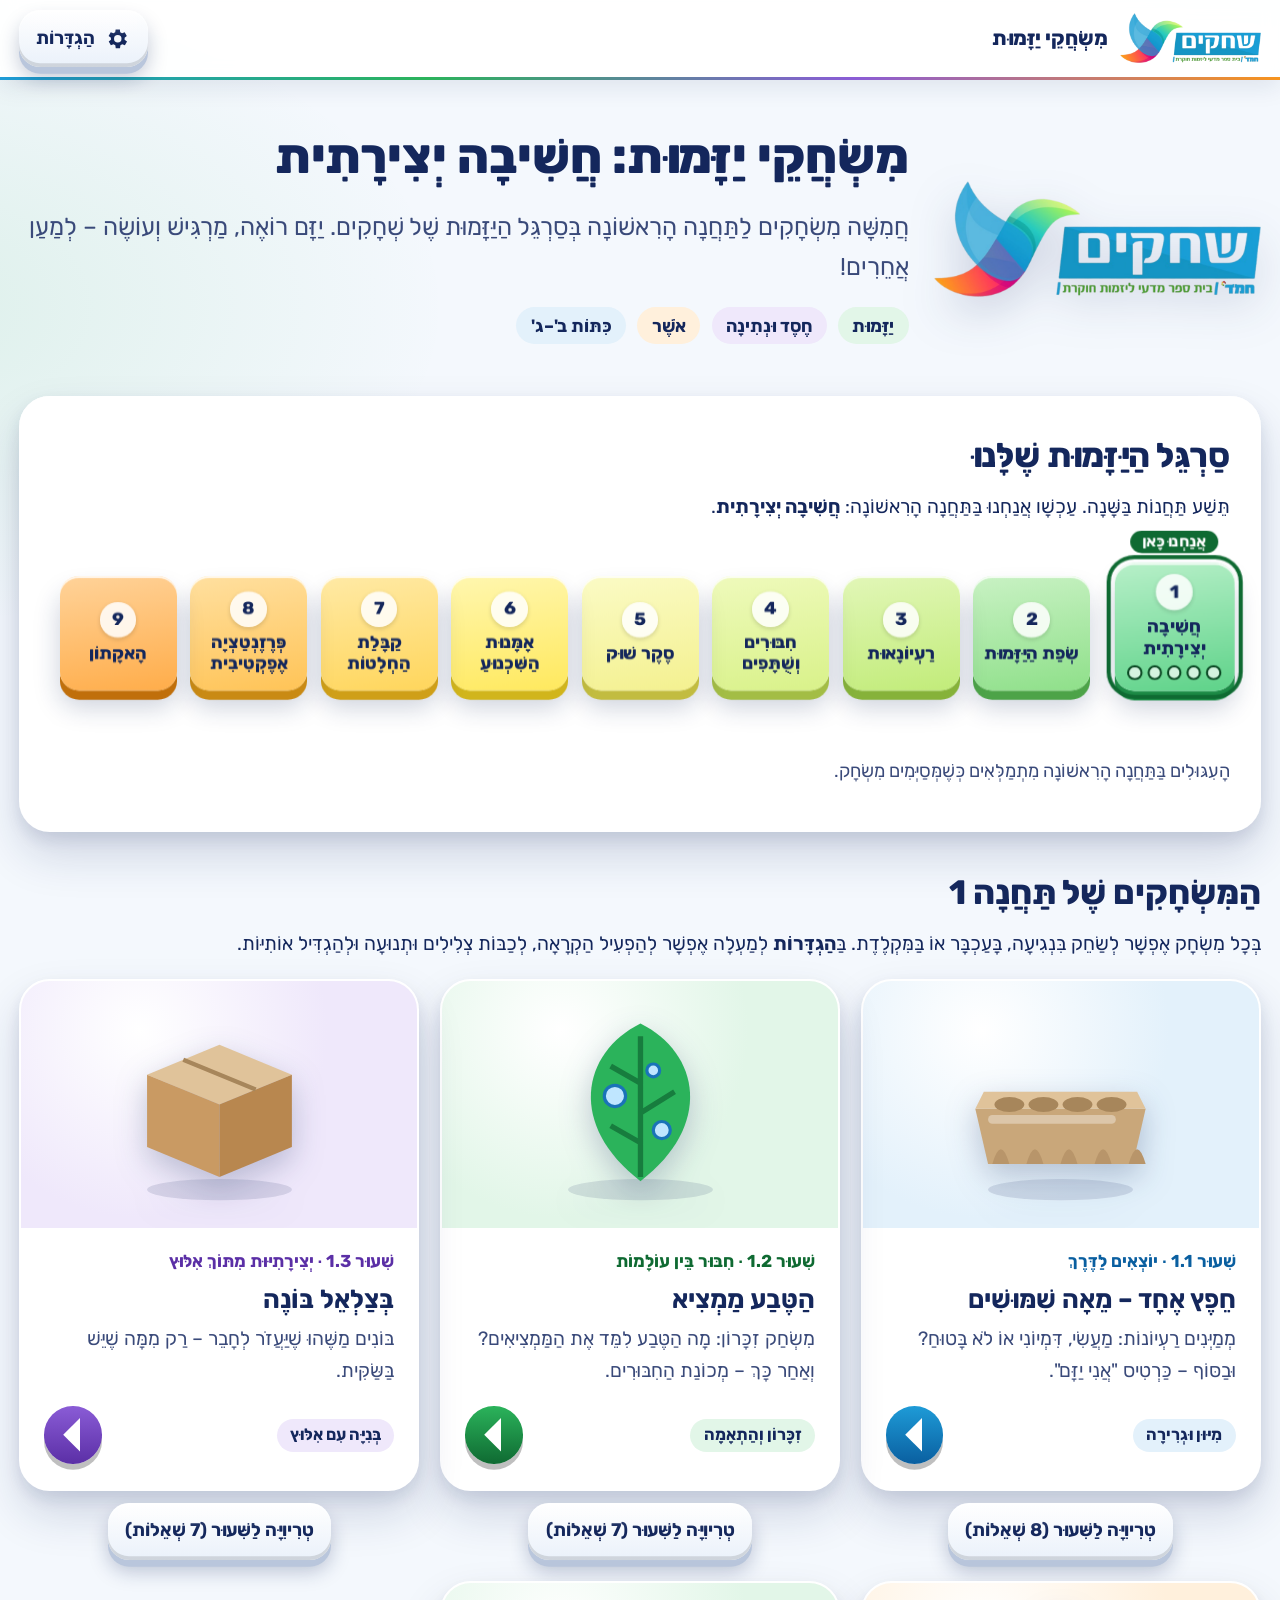
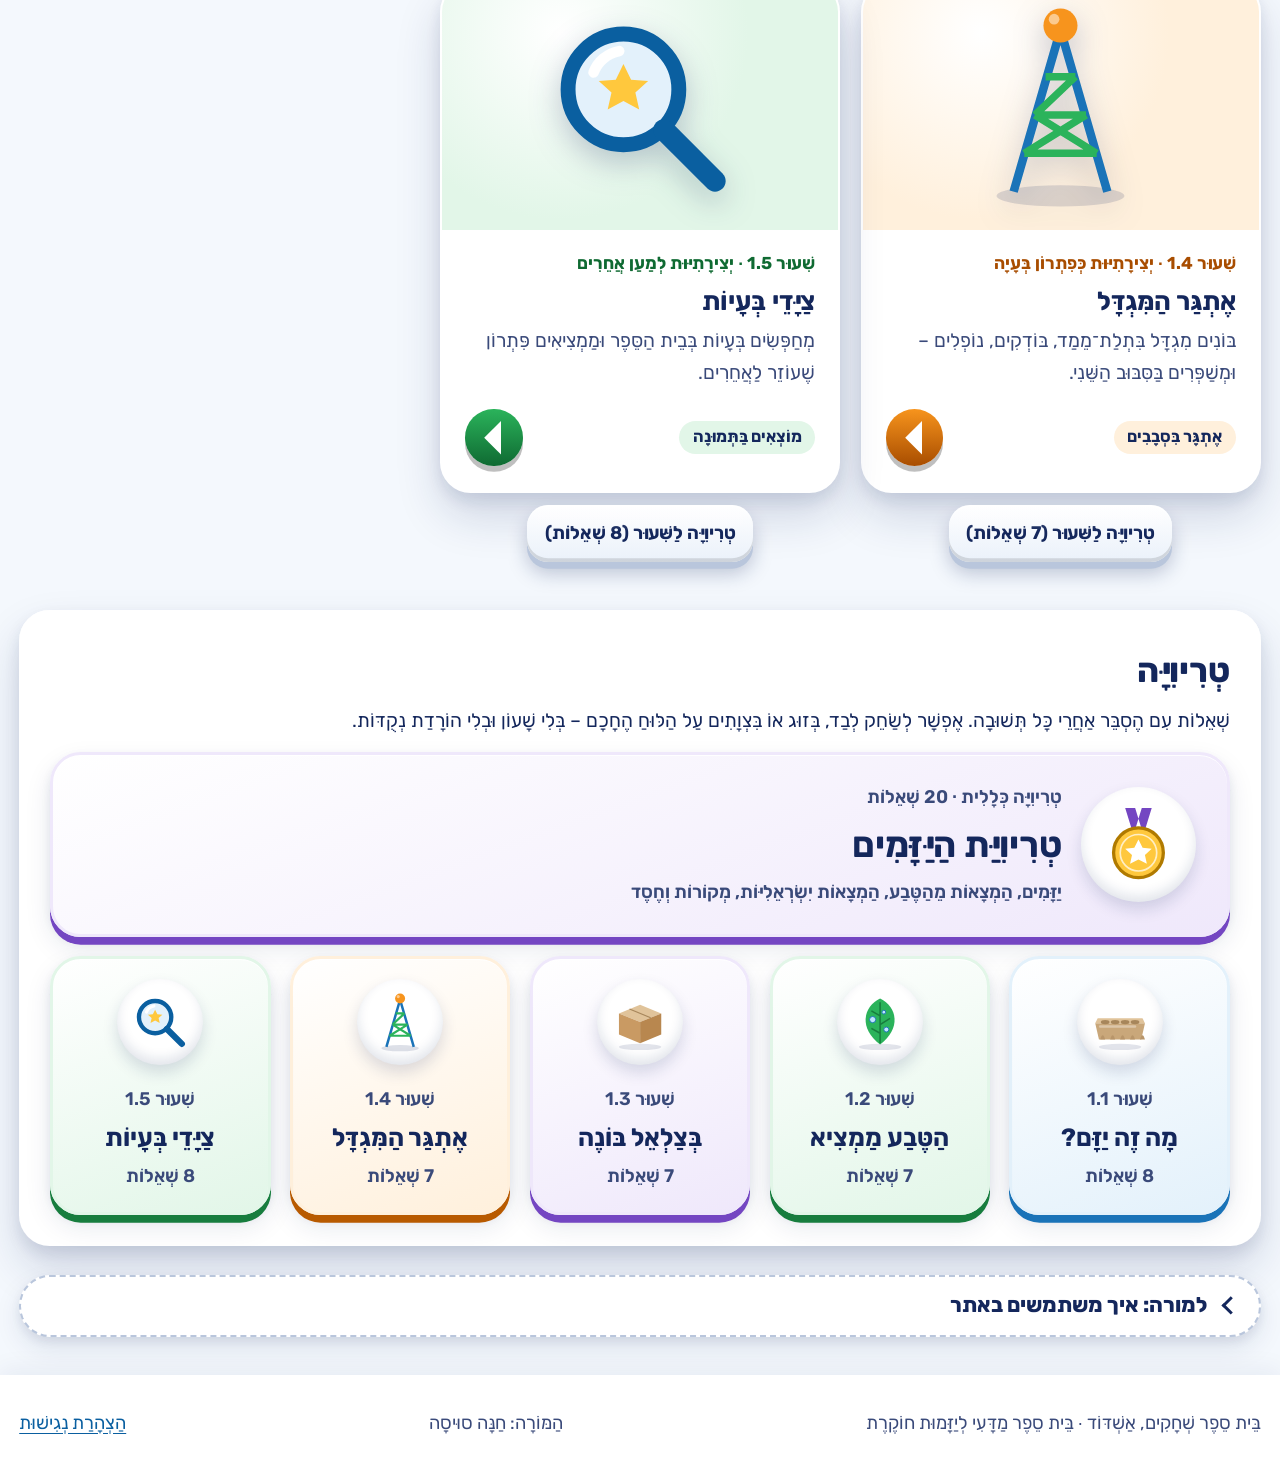
==== commit 592bbcbd: "טריוויה: טריוויה לכל שיעור 1.1–1.5 וטריוויית היזמים, מצב צוותים" ====
--- a/index.html
+++ b/index.html
@@ -54,11 +54,20 @@
   <h2 id="games-title">הַמִּשְׂחָקִים שֶׁל תַּחֲנָה 1</h2>
   <p>בְּכָל מִשְׂחָק אֶפְשָׁר לְשַׂחֵק בִּנְגִיעָה, בָּעַכְבָּר אוֹ בַּמִּקְלֶדֶת. בַּ<strong>הַגְדָּרוֹת</strong> לְמַעְלָה אֶפְשָׁר לְהַפְעִיל הַקְרָאָה, לְכַבּוֹת צְלִילִים וּתְנוּעָה וּלְהַגְדִּיל אוֹתִיּוֹת.</p>
   <ul class="games-grid">
-    <li><a class="gcard c-blue" href="games/1-chefetz.html" data-tilt data-game="g1"><span class="done-badge">סִיַּמְתֶּם ✓</span><span class="art" data-art="eggCarton"></span><span class="body"><span class="lesson">שִׁעוּר 1.1 · יוֹצְאִים לַדֶּרֶךְ</span><h3>חֵפֶץ אֶחָד – מֵאָה שִׁמּוּשִׁים</h3><p>מְמַיְּנִים רַעְיוֹנוֹת: מַעֲשִׂי, דִּמְיוֹנִי אוֹ לֹא בָּטוּחַ? וּבַסּוֹף – כַּרְטִיס "אֲנִי יַזָּם".</p><span class="go"><span class="mech">מִיּוּן וּגְרִירָה</span><span class="play" aria-hidden="true"></span></span></span></a></li>
-    <li><a class="gcard c-green" href="games/2-hateva-mamtzi.html" data-tilt data-game="g2"><span class="done-badge">סִיַּמְתֶּם ✓</span><span class="art" data-art="leaf"></span><span class="body"><span class="lesson">שִׁעוּר 1.2 · חִבּוּר בֵּין עוֹלָמוֹת</span><h3>הַטֶּבַע מַמְצִיא</h3><p>מִשְׂחַק זִכָּרוֹן: מָה הַטֶּבַע לִמֵּד אֶת הַמַּמְצִיאִים? וְאַחַר כָּךְ – מְכוֹנַת הַחִבּוּרִים.</p><span class="go"><span class="mech">זִכָּרוֹן וְהַתְאָמָה</span><span class="play" aria-hidden="true"></span></span></span></a></li>
-    <li><a class="gcard c-purple" href="games/3-betzalel-bone.html" data-tilt data-game="g3"><span class="done-badge">סִיַּמְתֶּם ✓</span><span class="art" data-art="box"></span><span class="body"><span class="lesson">שִׁעוּר 1.3 · יְצִירָתִיּוּת מִתּוֹךְ אִלּוּץ</span><h3>בְּצַלְאֵל בּוֹנֶה</h3><p>בּוֹנִים מַשֶּׁהוּ שֶׁיַּעֲזֹר לְחָבֵר – רַק מִמָּה שֶׁיֵּשׁ בַּשַּׂקִּית.</p><span class="go"><span class="mech">בְּנִיָּה עִם אִלּוּץ</span><span class="play" aria-hidden="true"></span></span></span></a></li>
-    <li><a class="gcard c-orange" href="games/4-etgar-hamigdal.html" data-tilt data-game="g4"><span class="done-badge">סִיַּמְתֶּם ✓</span><span class="art" data-art="tower"></span><span class="body"><span class="lesson">שִׁעוּר 1.4 · יְצִירָתִיּוּת כְּפִתְרוֹן בְּעָיָה</span><h3>אֶתְגַּר הַמִּגְדָּל</h3><p>בּוֹנִים מִגְדָּל בִּתְלַת־מֵמַד, בּוֹדְקִים, נוֹפְלִים – וּמְשַׁפְּרִים בַּסִּבּוּב הַשֵּׁנִי.</p><span class="go"><span class="mech">אֶתְגָּר בִּסְבָבִים</span><span class="play" aria-hidden="true"></span></span></span></a></li>
-    <li><a class="gcard c-green" href="games/5-tzayadei-beayot.html" data-tilt data-game="g5"><span class="done-badge">סִיַּמְתֶּם ✓</span><span class="art" data-art="magnifier"></span><span class="body"><span class="lesson">שִׁעוּר 1.5 · יְצִירָתִיּוּת לְמַעַן אֲחֵרִים</span><h3>צַיָּדֵי בְּעָיוֹת</h3><p>מְחַפְּשִׂים בְּעָיוֹת בְּבֵית הַסֵּפֶר וּמַמְצִיאִים פִּתְרוֹן שֶׁעוֹזֵר לַאֲחֵרִים.</p><span class="go"><span class="mech">מוֹצְאִים בַּתְּמוּנָה</span><span class="play" aria-hidden="true"></span></span></span></a></li>
+    <li><a class="gcard c-blue" href="games/1-chefetz.html" data-tilt data-game="g1"><span class="done-badge">סִיַּמְתֶּם ✓</span><span class="art" data-art="eggCarton"></span><span class="body"><span class="lesson">שִׁעוּר 1.1 · יוֹצְאִים לַדֶּרֶךְ</span><h3>חֵפֶץ אֶחָד – מֵאָה שִׁמּוּשִׁים</h3><p>מְמַיְּנִים רַעְיוֹנוֹת: מַעֲשִׂי, דִּמְיוֹנִי אוֹ לֹא בָּטוּחַ? וּבַסּוֹף – כַּרְטִיס "אֲנִי יַזָּם".</p><span class="go"><span class="mech">מִיּוּן וּגְרִירָה</span><span class="play" aria-hidden="true"></span></span></span></a><a class="btn light small gtrivia" href="trivia.html?set=l1">טְרִיוִיָּה לַשִּׁעוּר (8 שְׁאֵלוֹת)</a></li>
+    <li><a class="gcard c-green" href="games/2-hateva-mamtzi.html" data-tilt data-game="g2"><span class="done-badge">סִיַּמְתֶּם ✓</span><span class="art" data-art="leaf"></span><span class="body"><span class="lesson">שִׁעוּר 1.2 · חִבּוּר בֵּין עוֹלָמוֹת</span><h3>הַטֶּבַע מַמְצִיא</h3><p>מִשְׂחַק זִכָּרוֹן: מָה הַטֶּבַע לִמֵּד אֶת הַמַּמְצִיאִים? וְאַחַר כָּךְ – מְכוֹנַת הַחִבּוּרִים.</p><span class="go"><span class="mech">זִכָּרוֹן וְהַתְאָמָה</span><span class="play" aria-hidden="true"></span></span></span></a><a class="btn light small gtrivia" href="trivia.html?set=l2">טְרִיוִיָּה לַשִּׁעוּר (7 שְׁאֵלוֹת)</a></li>
+    <li><a class="gcard c-purple" href="games/3-betzalel-bone.html" data-tilt data-game="g3"><span class="done-badge">סִיַּמְתֶּם ✓</span><span class="art" data-art="box"></span><span class="body"><span class="lesson">שִׁעוּר 1.3 · יְצִירָתִיּוּת מִתּוֹךְ אִלּוּץ</span><h3>בְּצַלְאֵל בּוֹנֶה</h3><p>בּוֹנִים מַשֶּׁהוּ שֶׁיַּעֲזֹר לְחָבֵר – רַק מִמָּה שֶׁיֵּשׁ בַּשַּׂקִּית.</p><span class="go"><span class="mech">בְּנִיָּה עִם אִלּוּץ</span><span class="play" aria-hidden="true"></span></span></span></a><a class="btn light small gtrivia" href="trivia.html?set=l3">טְרִיוִיָּה לַשִּׁעוּר (7 שְׁאֵלוֹת)</a></li>
+    <li><a class="gcard c-orange" href="games/4-etgar-hamigdal.html" data-tilt data-game="g4"><span class="done-badge">סִיַּמְתֶּם ✓</span><span class="art" data-art="tower"></span><span class="body"><span class="lesson">שִׁעוּר 1.4 · יְצִירָתִיּוּת כְּפִתְרוֹן בְּעָיָה</span><h3>אֶתְגַּר הַמִּגְדָּל</h3><p>בּוֹנִים מִגְדָּל בִּתְלַת־מֵמַד, בּוֹדְקִים, נוֹפְלִים – וּמְשַׁפְּרִים בַּסִּבּוּב הַשֵּׁנִי.</p><span class="go"><span class="mech">אֶתְגָּר בִּסְבָבִים</span><span class="play" aria-hidden="true"></span></span></span></a><a class="btn light small gtrivia" href="trivia.html?set=l4">טְרִיוִיָּה לַשִּׁעוּר (7 שְׁאֵלוֹת)</a></li>
+    <li><a class="gcard c-green" href="games/5-tzayadei-beayot.html" data-tilt data-game="g5"><span class="done-badge">סִיַּמְתֶּם ✓</span><span class="art" data-art="magnifier"></span><span class="body"><span class="lesson">שִׁעוּר 1.5 · יְצִירָתִיּוּת לְמַעַן אֲחֵרִים</span><h3>צַיָּדֵי בְּעָיוֹת</h3><p>מְחַפְּשִׂים בְּעָיוֹת בְּבֵית הַסֵּפֶר וּמַמְצִיאִים פִּתְרוֹן שֶׁעוֹזֵר לַאֲחֵרִים.</p><span class="go"><span class="mech">מוֹצְאִים בַּתְּמוּנָה</span><span class="play" aria-hidden="true"></span></span></span></a><a class="btn light small gtrivia" href="trivia.html?set=l5">טְרִיוִיָּה לַשִּׁעוּר (8 שְׁאֵלוֹת)</a></li>
+  </ul>
+</section>
+
+<section class="trivia-sec surface" aria-labelledby="trivia-title">
+  <h2 id="trivia-title">טְרִיוִיָּה</h2>
+  <p>שְׁאֵלוֹת עִם הֶסְבֵּר אַחֲרֵי כָּל תְּשׁוּבָה. אֶפְשָׁר לְשַׂחֵק לְבַד, בְּזוּג אוֹ בִּצְוָתִים עַל הַלּוּחַ הֶחָכָם – בְּלִי שָׁעוֹן וּבְלִי הוֹרָדַת נְקֻדּוֹת.</p>
+  <ul class="tsets">
+    <li><a class="tset c-purple big" href="trivia.html?set=big" data-trivia="t-big"><span class="tset-art" data-art="medal"></span><span class="tset-b"><span class="lesson">טְרִיוִיָּה כְּלָלִית · 20 שְׁאֵלוֹת</span><b>טְרִיוִיַּת הַיַּזָּמִים</b><span class="tset-n">יַזָּמִים, הַמְצָאוֹת מֵהַטֶּבַע, הַמְצָאוֹת יִשְׂרְאֵלִיּוֹת, מְקוֹרוֹת וְחֶסֶד</span></span><span class="done-badge">סִיַּמְתֶּם ✓</span></a></li>
+    <li><a class="tset c-blue" href="trivia.html?set=l1" data-trivia="t-l1"><span class="tset-art" data-art="eggCarton"></span><span class="tset-b"><span class="lesson">שִׁעוּר 1.1</span><b>מָה זֶה יַזָּם?</b><span class="tset-n">8 שְׁאֵלוֹת</span></span><span class="done-badge">סִיַּמְתֶּם ✓</span></a></li><li><a class="tset c-green" href="trivia.html?set=l2" data-trivia="t-l2"><span class="tset-art" data-art="leaf"></span><span class="tset-b"><span class="lesson">שִׁעוּר 1.2</span><b>הַטֶּבַע מַמְצִיא</b><span class="tset-n">7 שְׁאֵלוֹת</span></span><span class="done-badge">סִיַּמְתֶּם ✓</span></a></li><li><a class="tset c-purple" href="trivia.html?set=l3" data-trivia="t-l3"><span class="tset-art" data-art="box"></span><span class="tset-b"><span class="lesson">שִׁעוּר 1.3</span><b>בְּצַלְאֵל בּוֹנֶה</b><span class="tset-n">7 שְׁאֵלוֹת</span></span><span class="done-badge">סִיַּמְתֶּם ✓</span></a></li><li><a class="tset c-orange" href="trivia.html?set=l4" data-trivia="t-l4"><span class="tset-art" data-art="tower"></span><span class="tset-b"><span class="lesson">שִׁעוּר 1.4</span><b>אֶתְגַּר הַמִּגְדָּל</b><span class="tset-n">7 שְׁאֵלוֹת</span></span><span class="done-badge">סִיַּמְתֶּם ✓</span></a></li><li><a class="tset c-green" href="trivia.html?set=l5" data-trivia="t-l5"><span class="tset-art" data-art="magnifier"></span><span class="tset-b"><span class="lesson">שִׁעוּר 1.5</span><b>צַיָּדֵי בְּעָיוֹת</b><span class="tset-n">8 שְׁאֵלוֹת</span></span><span class="done-badge">סִיַּמְתֶּם ✓</span></a></li>
   </ul>
 </section>
 
--- a/css/style.css
+++ b/css/style.css
@@ -521,3 +521,105 @@
 .scene[data-st="class"]{background:linear-gradient(180deg,var(--wall) 0 62%,#c9a77a 62% 64%,#e8d3b3 64%)}
 
 @media (min-width:100rem){.games-grid{grid-template-columns:repeat(5,minmax(0,1fr))}}
+
+/* ================= TRIVIA ================= */
+.tsets{list-style:none;margin:1rem 0 0;padding:0;display:grid;grid-template-columns:repeat(auto-fill,minmax(min(100%,17rem),1fr));gap:1rem;perspective:60rem}
+.tsets li:first-child{grid-column:1/-1}
+.tset{--cl:var(--blue-l);--cb:var(--blue-b1);position:relative;display:flex;align-items:center;gap:1rem;padding:1rem 1.2rem;border-radius:var(--r-lg);text-decoration:none;color:var(--ink);background:linear-gradient(160deg,#fff 0,var(--cl) 100%);border:.18rem solid var(--cl);box-shadow:0 .4rem 0 var(--cb),var(--sh-1);transition:transform .15s,box-shadow .15s}
+.tset:hover{transform:translateY(-.2rem)}
+.tset:active{transform:translateY(.25rem);box-shadow:0 .1rem 0 var(--cb),var(--sh-1)}
+.tset.c-green{--cl:var(--green-l);--cb:var(--green-b1)}.tset.c-purple{--cl:var(--purple-l);--cb:var(--purple-b1)}.tset.c-orange{--cl:var(--orange-l);--cb:var(--orange-b1)}
+.tset-art{flex:none;width:4.5rem;height:4.5rem;display:grid;place-items:center;border-radius:50%;background:#fff;box-shadow:inset 0 -.3rem .6rem rgba(20,39,92,.12),0 .4rem .8rem rgba(20,39,92,.15)}
+.tset-art svg{width:72%;height:72%}
+.tset-b{display:flex;flex-direction:column;gap:.15rem}
+.tset-b b{font-size:1.3rem}
+.tset .lesson,.tset-n{font-size:.95rem;font-weight:600;color:var(--ink-soft)}
+.tset.big{padding:1.4rem 1.6rem}
+.tset.big .tset-art{width:6rem;height:6rem}
+.tset.big b{font-size:clamp(1.5rem,1.2rem + 1vw,2.1rem)}
+.tset .done-badge{position:absolute;top:.6rem;inset-inline-end:.8rem}
+.setup-grid{display:grid;grid-template-columns:minmax(0,12rem) 1fr;gap:1.5rem;align-items:start}
+.setup-art{aspect-ratio:1;border-radius:50%;background:radial-gradient(circle at 35% 30%,#fff,var(--purple-l));display:grid;place-items:center;box-shadow:var(--sh-2)}
+.setup-art svg{width:65%;height:65%}
+.fx .setup-art{animation:floaty 4s ease-in-out infinite}
+@keyframes floaty{50%{transform:translateY(-.5rem) rotate(-3deg)}}
+@media (max-width:40rem){.setup-grid{grid-template-columns:1fr}.setup-art{width:7rem;margin-inline:auto}}
+.lbl{font-weight:700;margin:.8rem 0 .4rem}
+.t-rules{margin:1rem 0;padding-inline-start:1.3rem;color:var(--ink-soft);font-weight:600}
+.t-top{display:flex;flex-wrap:wrap;gap:1rem;align-items:center;justify-content:space-between;padding:.8rem 1.2rem;margin-bottom:.8rem}
+.t-progress{flex:1 1 14rem;display:flex;flex-direction:column;gap:.35rem}
+.t-prog{margin:0;font-weight:800}
+.t-score{list-style:none;margin:0;padding:0;display:flex;flex-wrap:wrap;gap:.5rem}
+.team{display:flex;align-items:center;gap:.4rem;padding:.35rem .8rem;border-radius:2rem;background:#f1f5fb;border:.18rem solid transparent;font-weight:700;box-shadow:0 .25rem 0 #cfdbe9}
+.team svg{width:1.4rem;height:1.4rem}
+.team .ts{background:#fff;border-radius:1rem;padding:0 .5rem;min-width:2rem;text-align:center}
+.team.now{background:#fff;border-color:currentColor;transform:translateY(-.15rem);box-shadow:0 .4rem 0 currentColor,0 .6rem 1rem rgba(20,39,92,.15)}
+.t-blue{color:#0a5fa0}.t-green{color:#0f6a32}.t-purple{color:#5b2fa6}.t-orange{color:#a84d00}
+.team .tn,.team .ts{color:var(--ink)}
+.t-turn{display:flex;align-items:center;gap:.6rem;font-size:1.3rem;font-weight:700;margin:.2rem 0 .8rem}
+.t-turn .sh svg{width:1.8rem;height:1.8rem}
+.t-card{position:relative;transform-origin:50% 0;border:.2rem solid #e4ecf7}
+.fx .t-card.flip-in{animation:tflip .55s cubic-bezier(.2,.8,.2,1.1)}
+@keyframes tflip{from{transform:perspective(60rem) rotateX(-70deg) translateY(-1rem);opacity:0}to{transform:none;opacity:1}}
+.t-head{display:flex;justify-content:space-between;align-items:center;gap:.6rem;flex-wrap:wrap}
+.t-type{display:inline-block;padding:.25rem .9rem;border-radius:2rem;font-weight:700;background:var(--blue-l);color:var(--ink)}
+.t-type.ty-tf{background:var(--green-l)}.t-type.ty-icon{background:var(--orange-l)}.t-type.ty-why{background:var(--purple-l)}
+.t-art{width:clamp(5rem,12vw,8rem);height:clamp(5rem,12vw,8rem);margin:.6rem auto 0;display:grid;place-items:center;border-radius:50%;background:radial-gradient(circle at 35% 30%,#fff,#e8f0fb);box-shadow:var(--sh-1)}
+.t-art svg{width:75%;height:75%}
+.t-q{font-size:clamp(1.35rem,1.1rem + 1.1vw,2.2rem);line-height:1.5;margin:.8rem 0 1rem;text-align:center}
+.t-opts{display:grid;grid-template-columns:repeat(auto-fit,minmax(min(100%,16rem),1fr));gap:1rem;perspective:50rem}
+.t-opts.icons{grid-template-columns:repeat(auto-fit,minmax(min(100%,11rem),1fr))}
+.t-opts.tf{grid-template-columns:repeat(2,minmax(0,1fr))}
+.t-opt{position:relative;appearance:none;font:inherit;font-size:clamp(1.1rem,1rem + .5vw,1.5rem);font-weight:700;color:var(--ink);cursor:pointer;min-height:4rem;padding:1rem 1rem 1rem 1rem;padding-inline-start:3.2rem;border-radius:var(--r-lg);border:.2rem solid #d5def0;background:linear-gradient(180deg,#fff 0,#f3f7fd 100%);box-shadow:0 .45rem 0 #c8d4e8,0 .8rem 1.2rem rgba(20,39,92,.12);text-align:start;display:flex;flex-direction:column;align-items:center;justify-content:center;gap:.4rem;transition:transform .12s,box-shadow .12s}
+.t-opt:hover{border-color:var(--blue-b1)}
+.t-opt:active{transform:translateY(.35rem);box-shadow:0 .1rem 0 #c8d4e8}
+.t-opt .t-l{text-align:center}
+.t-num{position:absolute;inset-inline-start:.7rem;top:.7rem;width:1.9rem;height:1.9rem;border-radius:50%;display:grid;place-items:center;font-size:1rem;background:var(--ink);color:#fff;box-shadow:0 .2rem 0 #0a1638}
+.t-ic svg{width:clamp(3.5rem,7vw,5.5rem);height:clamp(3.5rem,7vw,5.5rem);filter:drop-shadow(0 .4rem .4rem rgba(20,39,92,.2))}
+.t-opts.tf .t-ic svg{width:2.6rem;height:2.6rem}
+.t-mark{display:flex;align-items:center;gap:.35rem;font-size:1rem}
+.t-mark:empty{display:none}
+.t-mark svg{width:1.5rem;height:1.5rem}
+.t-opt[aria-disabled="true"]{cursor:default}
+.t-opt.right{border-color:var(--green-b1);background:linear-gradient(180deg,#f2fff6,#d9f3e2);box-shadow:0 .45rem 0 var(--green-b1),0 .8rem 1.2rem rgba(20,39,92,.12)}
+.t-opt.wrong{border-color:var(--orange-b1);background:linear-gradient(180deg,#fff8ef,#ffe6c7);box-shadow:0 .45rem 0 var(--orange-b1),0 .8rem 1.2rem rgba(20,39,92,.12)}
+.t-opt.dim{opacity:.75}
+.fx .t-opt.right{animation:tpop .45s ease}
+@keyframes tpop{40%{transform:translateY(-.4rem) scale(1.04) rotateX(8deg)}}
+#t-ex{font-size:clamp(1.05rem,1rem + .4vw,1.4rem);line-height:1.6}
+.end-msg{font-size:1.3rem;font-weight:700;text-align:center;max-width:46rem;margin:1rem auto}
+#s-end h2{text-align:center;font-size:clamp(1.8rem,1.4rem + 1.6vw,2.8rem)}
+.end-stars{display:flex;justify-content:center;gap:.3rem;flex-wrap:wrap}
+.end-stars svg{width:2.6rem;height:2.6rem}
+.fx .end-stars svg{animation:tpop .6s ease backwards}
+.podium{list-style:none;display:flex;justify-content:center;align-items:flex-end;gap:clamp(.6rem,2vw,2rem);height:16rem;margin:1rem auto;padding:0;max-width:40rem;perspective:40rem}
+.pod{flex:1;max-width:8rem;height:100%;display:flex;flex-direction:column;justify-content:flex-end;align-items:center;gap:.3rem;font-weight:800}
+.pod-bar{width:100%;height:var(--h);border-radius:.8rem .8rem .3rem .3rem;background:currentColor;background:linear-gradient(90deg,currentColor 0 70%,color-mix(in srgb,currentColor 75%,#000) 70%);box-shadow:0 .6rem 1rem rgba(20,39,92,.2),inset 0 .5rem 0 rgba(255,255,255,.35);display:flex;justify-content:center;padding-top:.5rem;transform-origin:bottom}
+.pod-bar svg{width:1.8rem;height:1.8rem;color:#fff}
+.pod-s{font-size:1.6rem;color:var(--ink)}
+.pod-n{font-size:1rem;color:var(--ink);text-align:center}
+.pod.top .pod-s::before{content:"";display:inline-block;width:1.4rem;height:1.4rem;margin-inline-end:.2rem;vertical-align:-.15rem;background:var(--gold);clip-path:polygon(50% 0,61% 35%,98% 35%,68% 57%,79% 91%,50% 70%,21% 91%,32% 57%,2% 35%,39% 35%)}
+.fx .pod-bar{animation:grow .9s cubic-bezier(.2,.8,.2,1.1) backwards}
+@keyframes grow{from{transform:scaleY(0)}}
+/* trivia links on game pages & home */
+.trivia-cta{display:flex;flex-wrap:wrap;align-items:center;justify-content:space-between;gap:1rem;margin:1rem 0;padding:1rem 1.4rem;border-radius:var(--r-lg);background:linear-gradient(135deg,#fff 0,var(--purple-l) 100%);border:.18rem solid var(--purple-l);box-shadow:var(--sh-1)}
+.trivia-cta p{margin:0;font-weight:700;font-size:1.15rem}
+.games-grid>li{display:flex;flex-direction:column;gap:.6rem}
+.games-grid>li>.gcard{flex:1}
+.gtrivia{align-self:center}
+.trivia-sec .tsets{margin-top:.5rem}
+html:not(.fx) .t-card,html:not(.fx) .t-opt,html:not(.fx) .tset{transition:none}
+.tset .done-badge{display:none;background:#fff;color:var(--green-b2);font-weight:800;font-size:.85rem;border-radius:2rem;padding:.15rem .7rem;box-shadow:var(--sh-1)}
+.tset.done .done-badge,#t-sets .tset .done-badge{display:inline-flex}
+@media (max-width:40rem){
+  .t-opts.icons{grid-template-columns:repeat(auto-fit,minmax(6.2rem,1fr));gap:.6rem}
+  .t-opts.icons .t-opt{padding:2.6rem .4rem .8rem;font-size:1rem}
+  .t-opts.icons .t-num{inset-inline-start:50%;transform:translateX(50%);top:.5rem}
+  .t-opts.icons .t-mark{font-size:.85rem;flex-direction:column;text-align:center}
+}
+@media (min-width:62rem){
+  .tsets{grid-template-columns:repeat(5,minmax(0,1fr))}
+  .tsets li:not(:first-child) .tset{flex-direction:column;text-align:center;padding:1rem .6rem 1.1rem}
+  .tsets li:not(:first-child) .tset-b{align-items:center}
+  .tsets li:not(:first-child) .done-badge{top:.4rem;inset-inline-end:.4rem}
+}
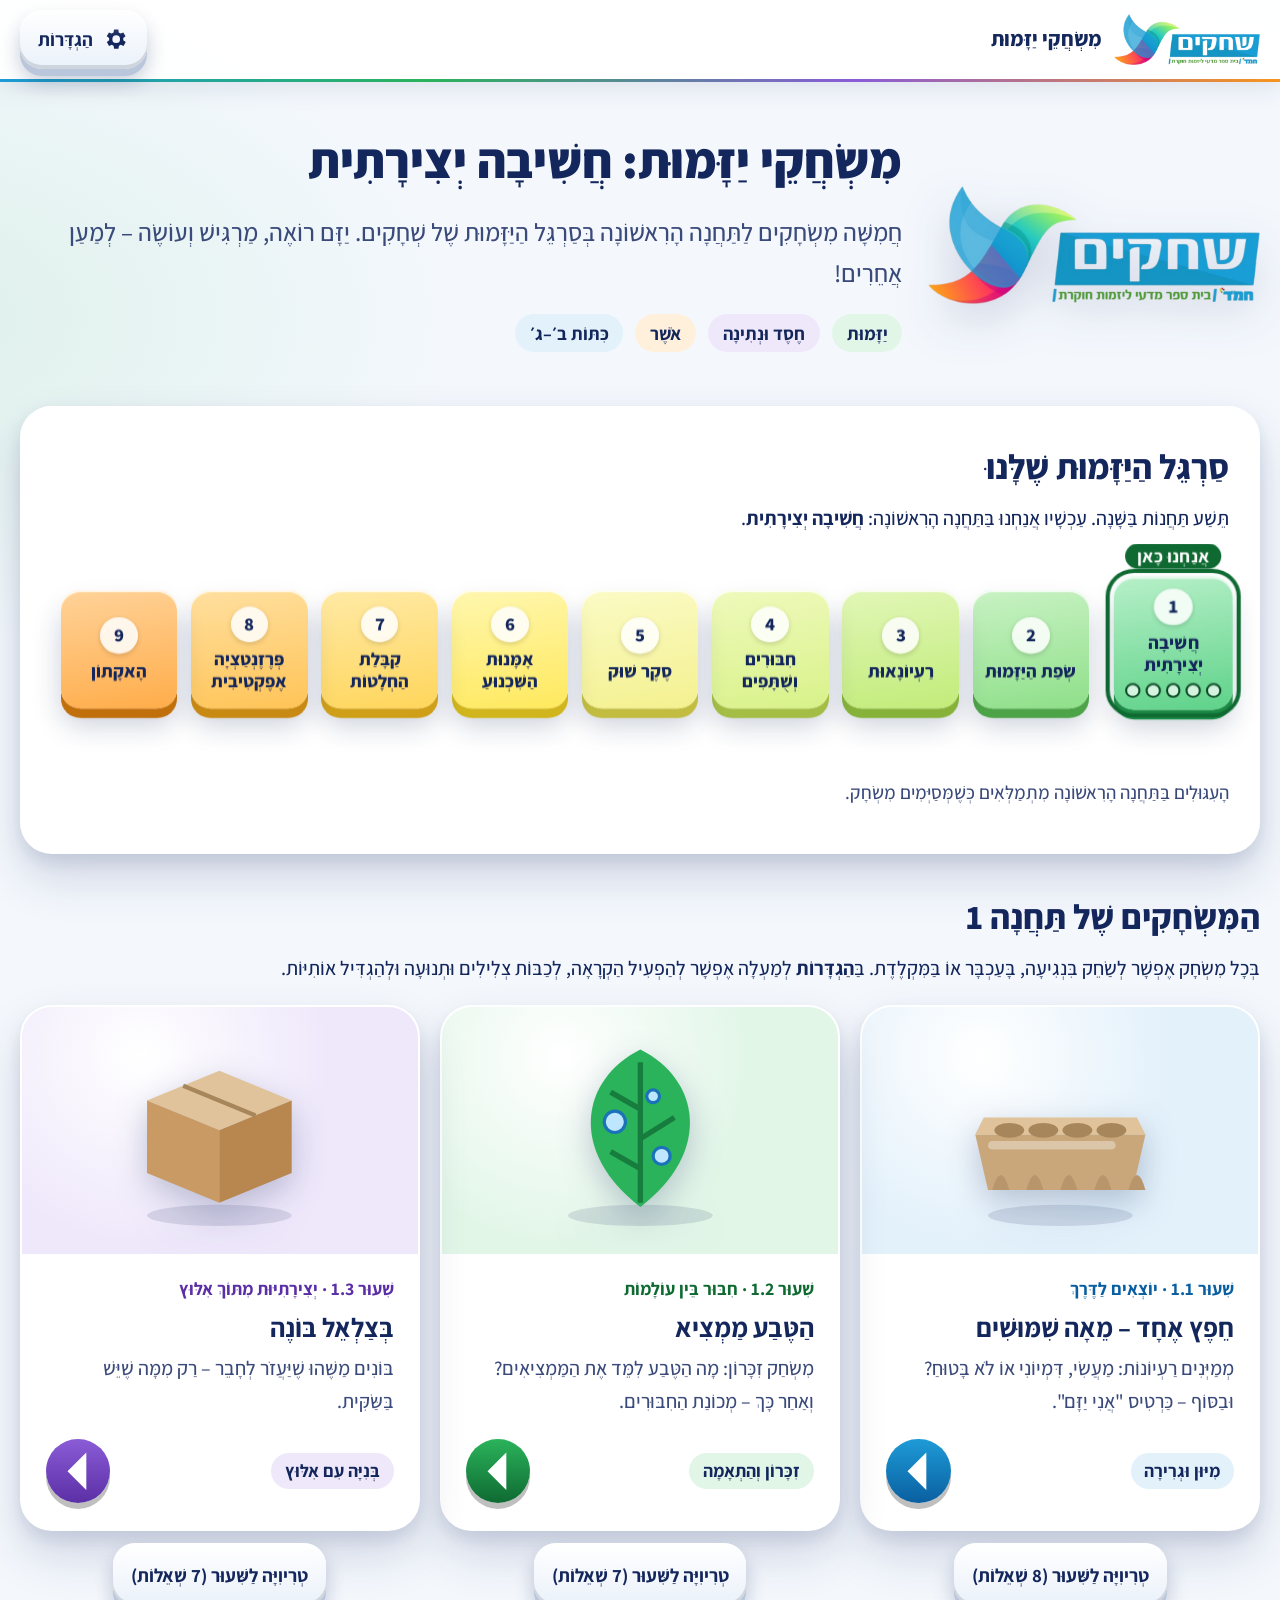
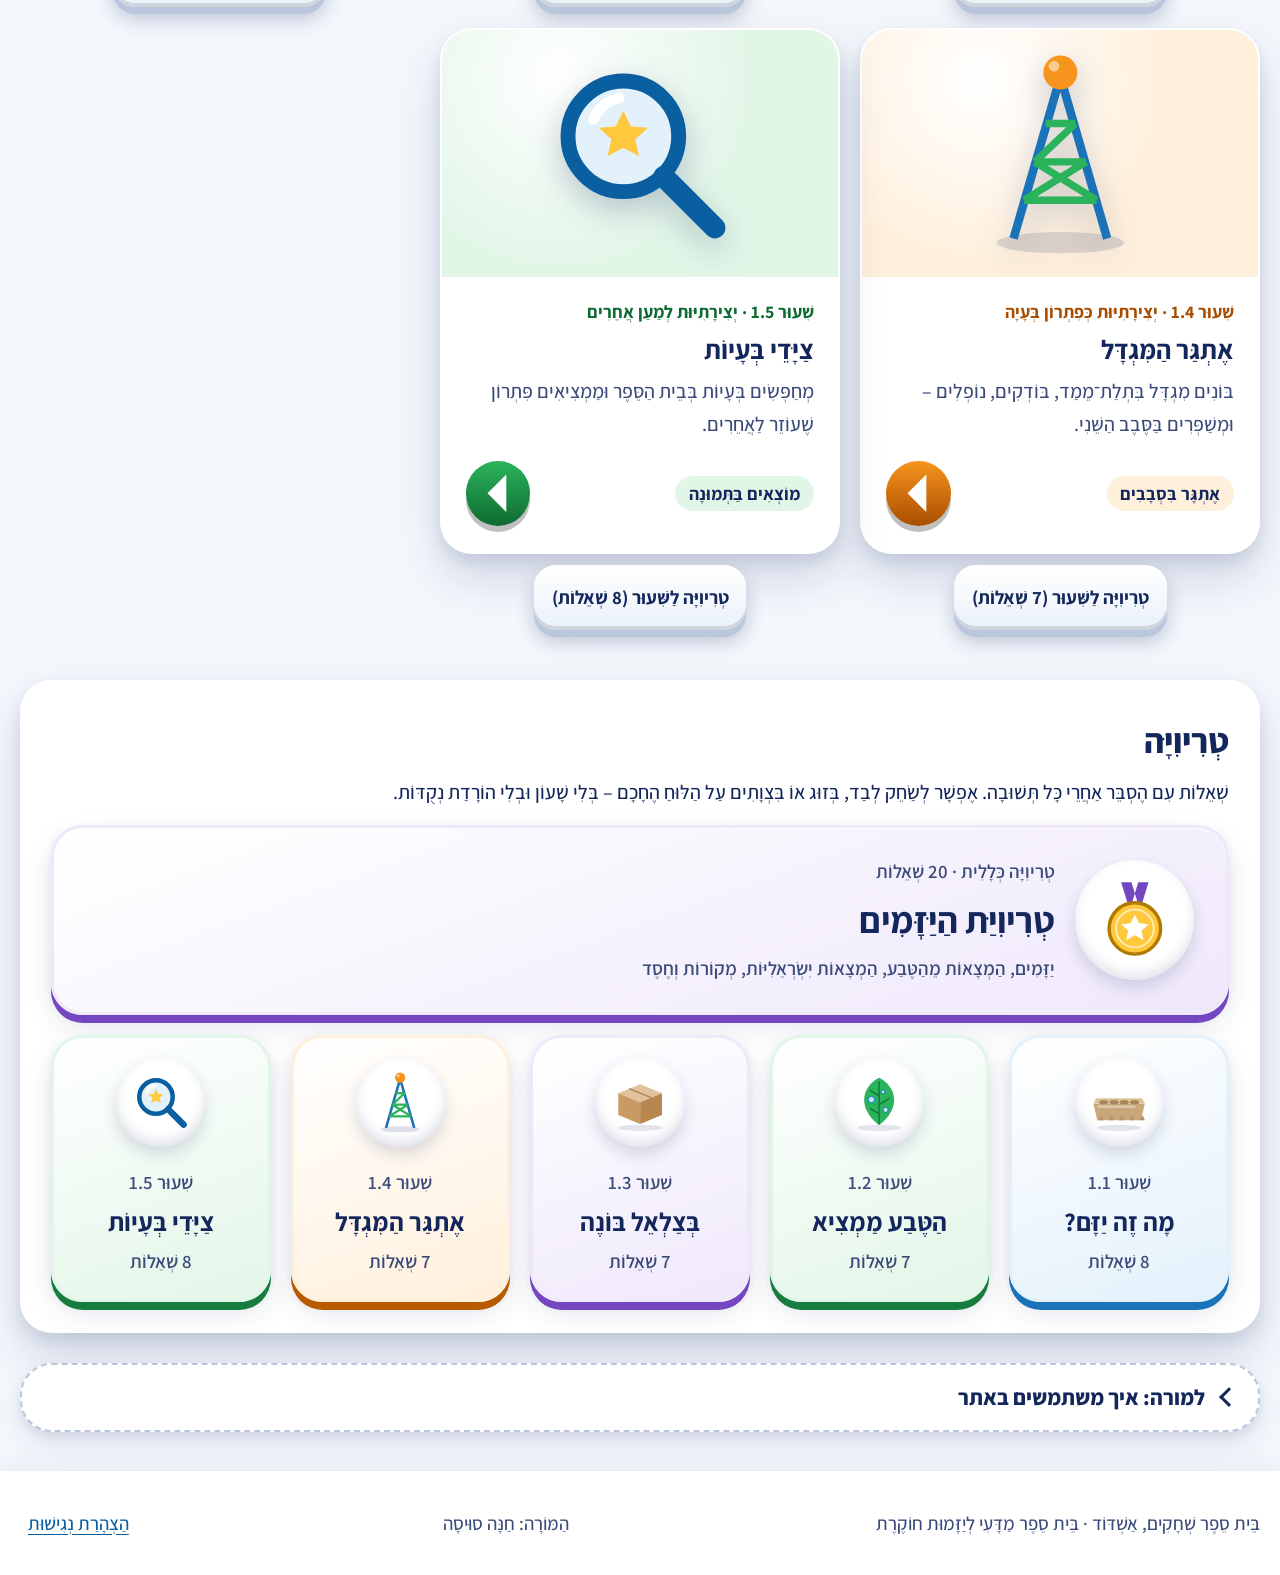
==== commit 9069d042: "גרסה 2: כפתור ניקוד, תיקוני ניקוד ותוכן, פונט Assistant, התאמה לטלפון וללוח חכם" ====
--- a/index.html
+++ b/index.html
@@ -26,14 +26,14 @@
     <h1 id="h-title">מִשְׂחֲקֵי יַזָּמוּת: חֲשִׁיבָה יְצִירָתִית</h1>
     <p class="lead">חֲמִשָּׁה מִשְׂחָקִים לַתַּחֲנָה הָרִאשׁוֹנָה בְּסַרְגֵּל הַיַּזָּמוּת שֶׁל שְׁחָקִים. יַזָּם רוֹאֶה, מַרְגִּישׁ וְעוֹשֶׂה – לְמַעַן אֲחֵרִים!</p>
     <ul class="values" aria-label="הָעֲרָכִים שֶׁלָּנוּ">
-      <li class="chip green">יַזָּמוּת</li><li class="chip purple">חֶסֶד וּנְתִינָה</li><li class="chip orange">אֹשֶׁר</li><li class="chip">כִּתּוֹת ב'–ג'</li>
+      <li class="chip green">יַזָּמוּת</li><li class="chip purple">חֶסֶד וּנְתִינָה</li><li class="chip orange">אֹשֶׁר</li><li class="chip">כִּתּוֹת ב׳–ג׳</li>
     </ul>
   </div>
 </section>
 
 <section class="sargel-sec surface" aria-labelledby="sargel-title">
   <h2 id="sargel-title">סַרְגֵּל הַיַּזָּמוּת שֶׁלָּנוּ</h2>
-  <p>תֵּשַׁע תַּחֲנוֹת בַּשָּׁנָה. עַכְשָׁו אֲנַחְנוּ בַּתַּחֲנָה הָרִאשׁוֹנָה: <strong>חֲשִׁיבָה יְצִירָתִית</strong>.</p>
+  <p>תֵּשַׁע תַּחֲנוֹת בַּשָּׁנָה. עַכְשָׁיו אֲנַחְנוּ בַּתַּחֲנָה הָרִאשׁוֹנָה: <strong>חֲשִׁיבָה יְצִירָתִית</strong>.</p>
   <div class="sargel-stage">
   <ol class="sargel" id="sargel">
     <li class="st now" aria-current="step"><div class="blk" data-tilt><span class="here">אֲנַחְנוּ כָּאן</span><span class="num">1</span>חֲשִׁיבָה יְצִירָתִית<span class="pips" id="pips" aria-hidden="true"></span><span class="sr-only" id="pips-sr"></span></div></li>
@@ -57,7 +57,7 @@
     <li><a class="gcard c-blue" href="games/1-chefetz.html" data-tilt data-game="g1"><span class="done-badge">סִיַּמְתֶּם ✓</span><span class="art" data-art="eggCarton"></span><span class="body"><span class="lesson">שִׁעוּר 1.1 · יוֹצְאִים לַדֶּרֶךְ</span><h3>חֵפֶץ אֶחָד – מֵאָה שִׁמּוּשִׁים</h3><p>מְמַיְּנִים רַעְיוֹנוֹת: מַעֲשִׂי, דִּמְיוֹנִי אוֹ לֹא בָּטוּחַ? וּבַסּוֹף – כַּרְטִיס "אֲנִי יַזָּם".</p><span class="go"><span class="mech">מִיּוּן וּגְרִירָה</span><span class="play" aria-hidden="true"></span></span></span></a><a class="btn light small gtrivia" href="trivia.html?set=l1">טְרִיוִיָּה לַשִּׁעוּר (8 שְׁאֵלוֹת)</a></li>
     <li><a class="gcard c-green" href="games/2-hateva-mamtzi.html" data-tilt data-game="g2"><span class="done-badge">סִיַּמְתֶּם ✓</span><span class="art" data-art="leaf"></span><span class="body"><span class="lesson">שִׁעוּר 1.2 · חִבּוּר בֵּין עוֹלָמוֹת</span><h3>הַטֶּבַע מַמְצִיא</h3><p>מִשְׂחַק זִכָּרוֹן: מָה הַטֶּבַע לִמֵּד אֶת הַמַּמְצִיאִים? וְאַחַר כָּךְ – מְכוֹנַת הַחִבּוּרִים.</p><span class="go"><span class="mech">זִכָּרוֹן וְהַתְאָמָה</span><span class="play" aria-hidden="true"></span></span></span></a><a class="btn light small gtrivia" href="trivia.html?set=l2">טְרִיוִיָּה לַשִּׁעוּר (7 שְׁאֵלוֹת)</a></li>
     <li><a class="gcard c-purple" href="games/3-betzalel-bone.html" data-tilt data-game="g3"><span class="done-badge">סִיַּמְתֶּם ✓</span><span class="art" data-art="box"></span><span class="body"><span class="lesson">שִׁעוּר 1.3 · יְצִירָתִיּוּת מִתּוֹךְ אִלּוּץ</span><h3>בְּצַלְאֵל בּוֹנֶה</h3><p>בּוֹנִים מַשֶּׁהוּ שֶׁיַּעֲזֹר לְחָבֵר – רַק מִמָּה שֶׁיֵּשׁ בַּשַּׂקִּית.</p><span class="go"><span class="mech">בְּנִיָּה עִם אִלּוּץ</span><span class="play" aria-hidden="true"></span></span></span></a><a class="btn light small gtrivia" href="trivia.html?set=l3">טְרִיוִיָּה לַשִּׁעוּר (7 שְׁאֵלוֹת)</a></li>
-    <li><a class="gcard c-orange" href="games/4-etgar-hamigdal.html" data-tilt data-game="g4"><span class="done-badge">סִיַּמְתֶּם ✓</span><span class="art" data-art="tower"></span><span class="body"><span class="lesson">שִׁעוּר 1.4 · יְצִירָתִיּוּת כְּפִתְרוֹן בְּעָיָה</span><h3>אֶתְגַּר הַמִּגְדָּל</h3><p>בּוֹנִים מִגְדָּל בִּתְלַת־מֵמַד, בּוֹדְקִים, נוֹפְלִים – וּמְשַׁפְּרִים בַּסִּבּוּב הַשֵּׁנִי.</p><span class="go"><span class="mech">אֶתְגָּר בִּסְבָבִים</span><span class="play" aria-hidden="true"></span></span></span></a><a class="btn light small gtrivia" href="trivia.html?set=l4">טְרִיוִיָּה לַשִּׁעוּר (7 שְׁאֵלוֹת)</a></li>
+    <li><a class="gcard c-orange" href="games/4-etgar-hamigdal.html" data-tilt data-game="g4"><span class="done-badge">סִיַּמְתֶּם ✓</span><span class="art" data-art="tower"></span><span class="body"><span class="lesson">שִׁעוּר 1.4 · יְצִירָתִיּוּת כְּפִתְרוֹן בְּעָיָה</span><h3>אֶתְגַּר הַמִּגְדָּל</h3><p>בּוֹנִים מִגְדָּל בִּתְלַת־מֵמַד, בּוֹדְקִים, נוֹפְלִים – וּמְשַׁפְּרִים בַּסֶּבֶב הַשֵּׁנִי.</p><span class="go"><span class="mech">אֶתְגָּר בִּסְבָבִים</span><span class="play" aria-hidden="true"></span></span></span></a><a class="btn light small gtrivia" href="trivia.html?set=l4">טְרִיוִיָּה לַשִּׁעוּר (7 שְׁאֵלוֹת)</a></li>
     <li><a class="gcard c-green" href="games/5-tzayadei-beayot.html" data-tilt data-game="g5"><span class="done-badge">סִיַּמְתֶּם ✓</span><span class="art" data-art="magnifier"></span><span class="body"><span class="lesson">שִׁעוּר 1.5 · יְצִירָתִיּוּת לְמַעַן אֲחֵרִים</span><h3>צַיָּדֵי בְּעָיוֹת</h3><p>מְחַפְּשִׂים בְּעָיוֹת בְּבֵית הַסֵּפֶר וּמַמְצִיאִים פִּתְרוֹן שֶׁעוֹזֵר לַאֲחֵרִים.</p><span class="go"><span class="mech">מוֹצְאִים בַּתְּמוּנָה</span><span class="play" aria-hidden="true"></span></span></span></a><a class="btn light small gtrivia" href="trivia.html?set=l5">טְרִיוִיָּה לַשִּׁעוּר (8 שְׁאֵלוֹת)</a></li>
   </ul>
 </section>
@@ -75,7 +75,7 @@
   <summary>למורה: איך משתמשים באתר</summary>
   <div class="tbody">
     <dl>
-      <dt>מה יש כאן</dt><dd>חמישה משחקים, אחד לכל שיעור ביחידה 1 ("חשיבה יצירתית") של תוכנית היזמות לכיתות ב'–ג'. כל משחק מחזק את מטרת השיעור, ובתחתית כל משחק יש הערות קצרות למורה וקישור למערך השיעור המלא.</dd>
+      <dt>מה יש כאן</dt><dd>חמישה משחקים, אחד לכל שיעור ביחידה 1 ("חשיבה יצירתית") של תוכנית היזמות לכיתות ב׳–ג׳. כל משחק מחזק את מטרת השיעור, ובתחתית כל משחק יש הערות קצרות למורה וקישור למערך השיעור המלא.</dd>
       <dt>בכיתה</dt><dd>מתאים ללוח חכם (מגע, מסך רחב), למחשב ולטלפון. אפשר לשחק במליאה (הילדים מציעים, ילד/ה אחד/ת לוחץ/ת) או בזוגות בעמדות.</dd>
       <dt>נגישות</dt><dd>כל המשחקים נשלטים במקלדת (מקשי טאב, אנטר, רווח וחיצים), יש הקראה בקול עברי כשהמכשיר תומך, כפתור לכיבוי צלילים, כיבוי תלת־ממד ותנועה, אותיות גדולות, ושעון חול שכבוי כברירת מחדל. ראו <a href="negishut.html">הצהרת נגישות</a>.</dd>
       <dt>אופליין</dt><dd>האתר עובד גם בלי אינטרנט: אפשר להוריד את התיקייה ולפתוח את קובץ דף הבית. ההתקדמות נשמרת רק בדפדפן של המכשיר (בלי שמות ובלי פרטים מזהים).</dd>
--- a/css/style.css
+++ b/css/style.css
@@ -1,5 +1,7 @@
 /* ===== שחקים – משחקי יזמות | שפת עיצוב משותפת (soft-3D) ===== */
-@font-face{font-family:"Rubik Shhakim";src:url("../fonts/rubik-he.woff2") format("woff2");font-weight:300 900;font-display:swap}
+/* Assistant (SIL OFL 1.1, see fonts/OFL-Assistant.txt) – self-hosted, works offline */
+@font-face{font-family:"Assistant";src:url("../fonts/assistant-he.woff2") format("woff2");font-weight:200 800;font-display:swap;unicode-range:U+0307-0308,U+0590-05FF,U+200C-2010,U+20AA,U+25CC,U+FB1D-FB4F}
+@font-face{font-family:"Assistant";src:url("../fonts/assistant-latin.woff2") format("woff2");font-weight:200 800;font-display:swap;unicode-range:U+0000-00FF,U+0131,U+0152-0153,U+02BB-02BC,U+02C6,U+02DA,U+02DC,U+2000-206F,U+20AC,U+2122,U+2191,U+2193,U+2212,U+2215,U+FEFF,U+FFFD}
 :root{
   --ink:#14275c; --ink-soft:#3a4a7a; --bg:#f4f8fd; --paper:#ffffff;
   --blue:#1e9bd7; --blue-l:#e3f1fb; --blue-b1:#1a73b8; --blue-b2:#0a5fa0; --blue-sh:#063f6d;
@@ -12,14 +14,14 @@
   --sh-1:0 1px 0 rgba(255,255,255,.9) inset, 0 .25rem .5rem rgba(20,39,92,.08), 0 .6rem 1.4rem rgba(20,39,92,.10);
   --sh-2:0 1px 0 rgba(255,255,255,.9) inset, 0 .4rem .8rem rgba(20,39,92,.10), 0 1.2rem 2.4rem rgba(20,39,92,.16);
   --sh-3:0 .6rem 1rem rgba(20,39,92,.14), 0 1.6rem 3.2rem rgba(20,39,92,.22);
-  --tap:3rem;
+  --tap:3.25rem;
   --maxw:78rem;
 }
 *,*::before,*::after{box-sizing:border-box}
 [hidden]{display:none!important}
-html{font-size:clamp(100%, 84% + .45vw, 140%);-webkit-text-size-adjust:100%}
-html.big-text{font-size:clamp(118%, 100% + .5vw, 165%)}
-body{margin:0;font-family:"Rubik Shhakim","Rubik","Heebo","Arial Hebrew","Noto Sans Hebrew",Arial,sans-serif;color:var(--ink);line-height:1.65;
+html{font-size:clamp(112.5%, 100% + .3vw, 140%);-webkit-text-size-adjust:100%}
+html.big-text{font-size:clamp(125%, 112% + .4vw, 165%)}
+body{margin:0;font-family:"Assistant","Arial Hebrew","Noto Sans Hebrew",Arial,sans-serif;font-weight:500;color:var(--ink);line-height:1.65;
   background:
    radial-gradient(60rem 30rem at 110% -10%, rgba(30,155,215,.14), transparent 60%),
    radial-gradient(50rem 28rem at -10% 10%, rgba(43,179,91,.12), transparent 60%),
@@ -34,6 +36,7 @@
 h2{font-size:clamp(1.3rem,1.1rem + 1vw,2rem);font-weight:750}
 h3{font-size:1.2rem;font-weight:700}
 p{margin:.4em 0 .8em}
+small{font-size:max(.9em,.9rem)}
 .sr-only{position:absolute!important;width:1px;height:1px;padding:0;margin:-1px;overflow:hidden;clip:rect(0,0,0,0);white-space:nowrap;border:0}
 .skip{position:absolute;inset-inline-start:1rem;top:-10rem;z-index:1000;background:var(--ink);color:#fff;padding:.8rem 1.2rem;border-radius:.8rem;font-weight:700}
 .skip:focus{top:1rem;color:#fff}
@@ -69,6 +72,7 @@
 .btn.light:hover{color:var(--ink)}
 .btn.small{font-size:.95rem;padding:.4rem .9rem}
 .btn.big{font-size:1.25rem;padding:.8rem 1.8rem;min-height:3.6rem}
+.topbar .btn{min-height:3rem;min-width:3rem}.topbar .icon-btn{width:3rem}
 .btn svg{width:1.4em;height:1.4em;flex:none}
 .icon-btn{padding:.4rem;width:var(--tap)}
 .btn-row{display:flex;flex-wrap:wrap;gap:.9rem;align-items:center}
@@ -82,7 +86,7 @@
 .toggle .knob::after{content:"";position:absolute;top:.2rem;inset-inline-start:.2rem;width:1.4rem;height:1.4rem;border-radius:50%;background:#fff;box-shadow:0 .15rem .3rem rgba(0,0,0,.3);transition:inset-inline-start .2s}
 .toggle[aria-pressed="true"] .knob{background:var(--green-b1)}
 .toggle[aria-pressed="true"] .knob::after{inset-inline-start:1.6rem}
-.toggle .state{font-size:.85rem;color:var(--ink-soft);margin-inline-start:auto}
+.toggle .state{font-size:.9rem;color:var(--ink-soft);margin-inline-start:auto}
 .settings-note{font-size:.9rem;color:var(--ink-soft);margin:.5rem 0 0}
 .topbar .wrap{position:relative}
 
@@ -123,13 +127,13 @@
 .st.now .blk{outline:.25rem solid var(--green-b2);outline-offset:.25rem;transform:translateZ(1.6rem) translateY(-.6rem)}
 .fx .st.now .blk{animation:hover-bob 3.2s ease-in-out infinite}
 @keyframes hover-bob{0%,100%{transform:translateZ(1.6rem) translateY(-.6rem)}50%{transform:translateZ(1.6rem) translateY(-1rem)}}
-.st .here{position:absolute;top:-1.7rem;inset-inline:0;margin-inline:auto;width:max-content;background:var(--green-b2);color:#fff;font-size:.8rem;font-weight:700;padding:.1rem .6rem;border-radius:1rem;z-index:2}
+.st .here{position:absolute;top:-1.7rem;inset-inline:0;margin-inline:auto;width:max-content;background:var(--green-b2);color:#fff;font-size:.9rem;font-weight:700;padding:.1rem .6rem;border-radius:1rem;z-index:2}
 .st .pips{display:flex;gap:.25rem;margin-top:.35rem;justify-content:center}
 .st .pip{width:.75rem;height:.75rem;border-radius:50%;background:rgba(255,255,255,.7);border:.12rem solid var(--green-sh)}
 .st .pip.done{background:var(--green-sh)}
 .sargel-legend{display:flex;gap:1rem;flex-wrap:wrap;color:var(--ink-soft);font-size:.95rem}
 @media (max-width:64rem){.sargel{grid-template-columns:repeat(5,1fr)}}
-@media (max-width:40rem){.sargel{grid-template-columns:repeat(3,1fr);gap:.6rem 0.5rem;padding-top:1.9rem}.st .blk{min-height:5.4rem;font-size:.85rem}.fx .sargel-stage{transform:rotateX(10deg)}}
+@media (max-width:40rem){.sargel{grid-template-columns:repeat(3,1fr);gap:.6rem 0.5rem;padding-top:1.9rem}.st .blk{min-height:5.4rem;font-size:.9rem}.fx .sargel-stage{transform:rotateX(10deg)}}
 
 .games-grid{display:grid;grid-template-columns:repeat(auto-fill,minmax(min(100%,17rem),1fr));gap:clamp(1rem,1.6vw,1.8rem);margin:1rem 0 2.5rem;padding:0;list-style:none;perspective:60rem}
 .gcard{--c:var(--blue);--cl:var(--blue-l);--cb:var(--blue-b2);position:relative;display:flex;flex-direction:column;height:100%;border-radius:var(--r-lg);background:var(--paper);box-shadow:var(--sh-2);overflow:hidden;text-decoration:none;color:var(--ink);transform-style:preserve-3d;transition:transform .25s ease, box-shadow .25s ease;border:.15rem solid transparent}
@@ -141,9 +145,9 @@
 .gcard h3{margin:0;font-size:1.35rem}
 .gcard p{margin:0;color:var(--ink-soft)}
 .gcard .go{margin-top:auto;padding-top:.7rem;display:flex;justify-content:space-between;align-items:center;gap:.6rem}
-.gcard .mech{font-size:.85rem;font-weight:700;background:var(--cl);color:var(--ink);border-radius:2rem;padding:.15rem .7rem}
+.gcard .mech{font-size:.9rem;font-weight:700;background:var(--cl);color:var(--ink);border-radius:2rem;padding:.15rem .7rem}
 .gcard .play{display:inline-grid;place-items:center;width:var(--tap);height:var(--tap);border-radius:50%;background:linear-gradient(180deg,var(--c),var(--cb));color:#fff;box-shadow:0 .3rem 0 rgba(0,0,0,.25)}
-.gcard .done-badge{position:absolute;top:.7rem;inset-inline-start:.7rem;background:#fff;color:var(--green-b2);font-weight:800;font-size:.85rem;border-radius:2rem;padding:.15rem .7rem;box-shadow:var(--sh-1);display:none;align-items:center;gap:.3rem}
+.gcard .done-badge{position:absolute;top:.7rem;inset-inline-start:.7rem;background:#fff;color:var(--green-b2);font-weight:800;font-size:.9rem;border-radius:2rem;padding:.15rem .7rem;box-shadow:var(--sh-1);display:none;align-items:center;gap:.3rem}
 .gcard.done .done-badge{display:inline-flex}
 .c-blue{--c:var(--blue);--cl:var(--blue-l);--cb:var(--blue-b2)}
 .c-green{--c:var(--green);--cl:var(--green-l);--cb:var(--green-b2)}
@@ -169,6 +173,7 @@
 .quote{margin:1rem 0;padding:1rem 1.3rem;border-inline-start:.4rem solid var(--purple);background:var(--purple-l);border-radius:var(--r);font-size:1.15rem;font-weight:600}
 .quote cite{display:block;font-style:normal;font-size:.95rem;color:var(--ink-soft);margin-top:.2rem}
 .screen[hidden]{display:none!important}
+.screen{scroll-margin-top:4.6rem}
 .center{text-align:center}
 .choice-grid{display:grid;grid-template-columns:repeat(auto-fit,minmax(min(100%,13rem),1fr));gap:1rem;margin:1rem 0}
 .choice{appearance:none;font:inherit;color:var(--ink);text-align:center;cursor:pointer;min-height:var(--tap);padding:1rem;border-radius:var(--r-lg);border:.18rem solid #d5def0;background:linear-gradient(180deg,#fff,#f3f7fd);box-shadow:0 .35rem 0 #c8d4e8,0 .6rem 1rem rgba(20,39,92,.12);transition:transform .08s, box-shadow .08s, border-color .2s;display:flex;flex-direction:column;align-items:center;gap:.4rem;font-weight:700;font-size:1.08rem}
@@ -194,7 +199,7 @@
 /* footer */
 .site-foot{margin-top:auto;background:#fff;box-shadow:0 -.3rem 1.2rem rgba(20,39,92,.06);padding-block:1rem;font-size:.95rem;color:var(--ink-soft)}
 .site-foot .wrap{display:flex;flex-wrap:wrap;gap:.5rem 1.5rem;align-items:center;justify-content:space-between}
-.site-foot a{display:inline-flex;align-items:center;min-height:var(--tap)}
+.site-foot a{display:inline-flex;align-items:center;min-height:var(--tap);padding-inline:.4rem}
 
 /* confetti (fx only) */
 .confetti{position:fixed;inset:0;pointer-events:none;z-index:200;overflow:hidden}
@@ -259,7 +264,7 @@
 .bin .bin-art svg{width:clamp(3rem,2rem + 3vw,4.6rem);height:auto}
 .bin-p{--bl:var(--green-l);--bs:#8fcfa5}.bin-i{--bl:var(--purple-l);--bs:#bfa8e8}.bin-u{--bl:var(--orange-l);--bs:#efc08a}
 .bin-n{position:absolute;top:.4rem;inset-inline-end:.5rem;min-width:1.8rem;height:1.8rem;border-radius:1rem;background:var(--ink);color:#fff;font-weight:800;display:grid;place-items:center;font-size:.95rem}
-.bin .key{position:absolute;top:.4rem;inset-inline-start:.5rem;width:1.6rem;height:1.6rem;border-radius:.4rem;border:.12rem solid var(--ink-soft);font-size:.85rem;display:grid;place-items:center;color:var(--ink-soft)}
+.bin .key{position:absolute;top:.4rem;inset-inline-start:.5rem;width:1.6rem;height:1.6rem;border-radius:.4rem;border:.12rem solid var(--ink-soft);font-size:.9rem;display:grid;place-items:center;color:var(--ink-soft)}
 .fx .bin.got{animation:pop .45s}
 .uses{display:flex;flex-wrap:wrap;gap:.6rem;padding:0;list-style:none}
 .uses li{background:var(--green-l);border-radius:1rem;padding:.4rem .9rem;font-weight:600}
@@ -282,8 +287,8 @@
 .cert-title{font-size:clamp(1.8rem,1.4rem + 2vw,2.8rem);color:var(--green-b2);margin:.2rem 0}
 .cert-init{font-size:1.4rem;font-weight:800}
 .center-row{justify-content:center;margin-top:1.2rem}
-@media (max-width:52rem){.deck-area{grid-template-columns:1fr}.bins{gap:.5rem}.bin{min-height:8rem;padding:.6rem .3rem .8rem}.bin b{font-size:1.1rem}.bin small{font-size:.8rem}}
-@media (max-width:30rem){.sort-top{grid-template-columns:1fr}.obj-stage{margin-inline:auto;width:6rem}.idea-card{aspect-ratio:5/3}}
+@media (max-width:52rem){.deck-area{grid-template-columns:1fr}.bins{gap:.5rem}.bin{min-height:8rem;padding:.6rem .3rem .8rem}.bin b{font-size:1.1rem}.bin small{font-size:.9rem}}
+@media (max-width:30rem){.sort-top{grid-template-columns:1fr;padding:.8rem 1rem}.sort-top h2{font-size:1.25rem;margin:0}.sort-top p{margin:.2rem 0 .4rem;line-height:1.45}.obj-stage{display:none}.deck-area{gap:.6rem;margin-top:.6rem}.deck{padding:.2rem}.idea-card{aspect-ratio:auto;height:12.5rem}.idea-face{padding:.8rem 1rem 3.6rem;gap:.3rem}.idea-text{font-size:1.25rem}.bin{min-height:6.6rem;padding:.4rem .2rem .5rem}.bin .bin-art svg{width:2.6rem}.bin b{font-size:1.05rem}.bin small{display:none}#s-sort .feedback{margin:.5rem 0}}
 @media print{.topbar,.site-foot,.teacher,.game-head,#s-card>*:not(.flip-wrap),.flip-wrap .btn-row,.skip{display:none!important}.fc-front{display:none}.fc-back{transform:none!important}body{background:#fff}}
 
 /* ===== game 2: memory + machine ===== */
@@ -304,8 +309,8 @@
 .mem-back{transform:rotateY(180deg);background:linear-gradient(170deg,#fff,#f1f8ff);box-shadow:0 .4rem 0 #c8d4e8,0 .8rem 1.2rem rgba(20,39,92,.18);border:.18rem solid #d9e6f5}
 .mem-back.nat{background:linear-gradient(170deg,#fff,#eefaf2)}
 .mem-back svg{width:58%;height:auto;max-height:55%}
-.mem-t{font-weight:750;font-size:clamp(.8rem,.7rem + .4vw,1.05rem);line-height:1.25}
-.mem-tag{font-size:.75rem;font-weight:700;color:var(--ink-soft);background:var(--blue-l);border-radius:1rem;padding:0 .5rem}
+.mem-t{font-weight:750;font-size:clamp(.9rem,.75rem + .4vw,1.1rem);line-height:1.25}
+.mem-tag{font-size:.9rem;font-weight:700;color:var(--ink-soft);background:var(--blue-l);border-radius:1rem;padding:0 .5rem}
 .mem-back.nat .mem-tag{background:var(--green-l)}
 .mem-card.matched .mem-back{border-color:var(--green-b1);box-shadow:0 .4rem 0 var(--green-b1),0 .8rem 1.2rem rgba(20,39,92,.18)}
 .mem-card.matched .mem-back::after{content:"✓";position:absolute;top:.3rem;inset-inline-start:.4rem;width:1.6rem;height:1.6rem;border-radius:50%;background:var(--green-b1);color:#fff;font-weight:900;display:grid;place-items:center}
@@ -347,7 +352,15 @@
 .inv-arts svg{width:3.5rem;height:3.5rem}
 .inv-card strong{font-size:1.2rem;color:var(--purple-b2)}
 @media (max-width:56rem){.mem-layout{grid-template-columns:1fr}.navcard{position:static}}
-@media (max-width:30rem){.mem-grid{grid-template-columns:repeat(3,minmax(0,1fr))}.mem-card{aspect-ratio:3/3.8}.plus{width:100%;text-align:center;font-size:2rem;line-height:1}}
+@media (max-width:30rem){.mem-grid{grid-template-columns:repeat(3,minmax(0,1fr))}.mem-card{aspect-ratio:3/3.8}.machine{flex-wrap:nowrap;gap:.3rem}.reel{width:clamp(7rem,38vw,9rem);height:7.5rem}.plus{font-size:2rem;line-height:1}.reel-label{font-size:1.05rem}}
+@media (min-width:75rem){.mem-grid{grid-template-columns:repeat(6,minmax(0,1fr));max-width:max(30rem,calc((100vh - 17rem) / 2 / 3.4 * 3 * 6 + 5rem))}.g2 .example{padding:.5rem 1rem;margin-bottom:.6rem}.g2 .example .eq-i svg{width:3.4rem;height:3.4rem}}
+.nav-btns{margin-top:.8rem}
+.story-dlg{border:0;border-radius:var(--r-lg);padding:1.4rem 1.6rem;max-width:min(36rem,calc(100vw - 2rem));max-height:calc(100vh - 2rem);overflow:auto;color:var(--ink);background:linear-gradient(170deg,#fff,var(--green-l));box-shadow:var(--sh-3);text-align:center}
+.story-dlg::backdrop{background:rgba(20,39,92,.55)}
+.story-dlg p{text-align:start;font-size:1.1rem;line-height:1.7}
+.story-dlg .btn-row{justify-content:center}
+.story-arts{display:flex;align-items:center;justify-content:center;gap:1rem;font-size:2rem;color:var(--green-b2)}
+.story-arts svg{width:5rem;height:5rem}
 
 /* ===== game 3: build under constraint ===== */
 .story{display:grid;grid-template-columns:auto 1fr;gap:1.5rem;align-items:start}
@@ -374,7 +387,7 @@
 .mat:active{transform:translateY(.2rem);box-shadow:0 .1rem 0 #cdbfe9}
 .mat svg{width:3.4rem;height:3.4rem}
 .mat-n{font-weight:700;font-size:.92rem;line-height:1.2;text-align:center}
-.mat-c{font-size:.82rem;color:var(--ink-soft)}
+.mat-c{font-size:.9rem;color:var(--ink-soft)}
 .mat[aria-pressed="true"]{border-color:var(--purple-b2);background:var(--purple-l);box-shadow:0 .3rem 0 var(--purple-b2),0 0 0 .2rem #fff inset}
 .mat.out{opacity:.55;cursor:not-allowed}
 .not-bag-h{margin:1rem 0 .4rem;font-size:1rem;color:var(--ink-soft)}
@@ -392,14 +405,23 @@
 .fx .slot.filled{transform:translateZ(1rem)}
 .slot-art svg{width:3.6rem;height:3.6rem}
 .slot-m{font-weight:700}
-.slot-x{font-size:.8rem;color:var(--ink-soft);text-decoration:underline}
+.slot-x{font-size:.9rem;color:var(--ink-soft);text-decoration:underline}
 .turntable{width:min(18rem,70vw);margin:1rem auto 0;perspective:40rem;text-align:center}
 .tt-model{width:70%;margin:0 auto;transform-style:preserve-3d;filter:drop-shadow(0 1rem 1rem rgba(20,39,92,.25))}
 .fx .tt-model{animation:turn 6s linear infinite}
 @keyframes turn{from{transform:rotateY(0)}to{transform:rotateY(360deg)}}
 .tt-base{height:2.2rem;margin-top:-1rem;border-radius:50%;background:radial-gradient(ellipse at center,#d7c8f3,#a98be0);box-shadow:0 .6rem 0 #7446c2,0 1rem 1.5rem rgba(20,39,92,.3)}
 .used{font-weight:650;background:var(--green-l);border-radius:var(--r);padding:.6rem 1rem}
-@media (max-width:52rem){.build-grid{grid-template-columns:1fr}.story{grid-template-columns:1fr}.story-art{margin-inline:auto}}
+@media (max-width:52rem){.build-grid{grid-template-columns:minmax(0,1fr);gap:1rem}.build-grid>*{min-width:0}.story{grid-template-columns:1fr}.story-art{margin-inline:auto}
+  .build-grid .bench{order:1}
+  .build-grid .bag{order:2;position:sticky;bottom:0;z-index:20;padding:.5rem .7rem .6rem;border-radius:var(--r-lg) var(--r-lg) 0 0;background:#fbf8ff;box-shadow:0 -.4rem 1.2rem rgba(20,39,92,.2)}
+  .bag h3#bag-h{font-size:1rem;margin:0;display:inline}.bag .small-help{display:inline;margin:0;font-size:.9rem;line-height:1.3}.bag .small-help::before{content:" · "}
+  html:has(body.g3){scroll-padding-bottom:13rem}
+  .bag-scroll{display:flex;gap:.5rem;overflow-x:auto;overscroll-behavior-x:contain;padding:.1rem .1rem .6rem;scroll-snap-type:x proximity}
+  .bag-scroll .mats{display:flex;gap:.5rem;flex:none}
+  .bag-scroll{margin-top:.3rem}.bag-scroll .mat{flex:none;width:6rem;padding:.3rem .2rem;scroll-snap-align:start}.bag-scroll .mat svg{width:2.3rem;height:2.3rem}
+  .bag-scroll .not-bag-h{flex:none;align-self:center;margin:0;font-size:.9rem;width:3.4rem;line-height:1.2;text-align:center}
+  .slots{grid-template-columns:repeat(auto-fit,minmax(min(100%,8.5rem),1fr));gap:.6rem}.slot{min-height:6.5rem}.slot-art svg{width:2.8rem;height:2.8rem}}
 
 /* ===== game 4: tower ===== */
 .kit{list-style:none;padding:0;display:flex;flex-wrap:wrap;gap:.8rem}
@@ -411,7 +433,7 @@
 .viewer{position:relative;width:100%;height:clamp(20rem,58vh,44rem);border-radius:var(--r-lg);overflow:hidden;background:radial-gradient(ellipse at 50% 20%,#ffffff 0,#e7f2fb 45%,#cfe3f5 100%);box-shadow:var(--sh-2),inset 0 -2rem 4rem rgba(20,39,92,.08)}
 .viewer canvas{display:block;width:100%!important;height:100%!important}
 .no3d{position:absolute;inset:1rem;display:grid;place-items:center}
-.view-btns{margin-top:.7rem}
+.view-btns{margin-top:.7rem;display:flex;flex-wrap:wrap;gap:.6rem;align-items:center}
 .h-read{font-weight:800;font-size:1.25rem;margin-inline-start:auto}
 .panel{padding:1rem 1.2rem}
 .inv{display:grid;gap:.2rem;margin-bottom:.6rem}
@@ -430,6 +452,7 @@
 .lv-ico.sq{border:.25rem solid #fff;border-radius:.2rem}
 .lv-ico.one{width:.35rem;background:#fff;border-radius:.2rem}
 .lv-ico.big{width:3rem;height:3rem}
+.choice .lv-ico.mini{background:radial-gradient(circle at 50% 75%,var(--orange-b1) 0 22%,transparent 23%),linear-gradient(var(--green-b1),var(--green-b1)) 50% 30%/18% 40% no-repeat;border:.18rem dashed #9aa6bf;border-radius:.6rem}
 .choice .lv-ico.tri{background:var(--green-b1)}
 .choice .lv-ico.base{background:var(--blue-b1);clip-path:polygon(30% 10%,70% 10%,100% 95%,0 95%)}
 .choice .lv-ico.clip{border:.45rem solid #6b7a99;border-radius:50%}
@@ -443,6 +466,7 @@
 .ww-box h4{margin:0 0 .3rem;font-size:1.05rem}
 .ww-box ul{margin:0;padding-inline-start:1.2rem}
 .ww-box.good{background:var(--green-l)}.ww-box.bad{background:var(--orange-l)}
+.ctrl-col>.feedback:empty{min-height:0;margin:0}
 .tips{grid-template-columns:1fr}
 .tips .choice{flex-direction:row;justify-content:flex-start;text-align:start;padding:.6rem .9rem}
 .results{margin-top:1rem}
@@ -451,7 +475,13 @@
 .results th,.results td{padding:.5rem .8rem;border-bottom:.1rem solid #dde6f3;text-align:start}
 .results th{background:var(--orange-l)}
 .improve{font-weight:800;font-size:1.15rem;color:var(--green-b2)}
-@media (max-width:60rem){.tower-grid{grid-template-columns:1fr}.viewer{height:clamp(18rem,48vh,30rem)}}
+@media (max-width:60rem){.tower-grid{grid-template-columns:minmax(0,1fr);gap:.8rem}.tower-grid>*{min-width:0}
+  .viewer-col{position:sticky;top:4.3rem;z-index:20;background:var(--bg);padding-bottom:.3rem;border-radius:0 0 var(--r-lg) var(--r-lg)}
+  .viewer{height:clamp(14rem,36vh,24rem)}
+  .view-btns{position:absolute;inset-inline:.5rem;bottom:.8rem;margin:0;display:flex;gap:.5rem;align-items:center;pointer-events:none}
+  .view-btns .btn{pointer-events:auto;min-height:3rem;opacity:.95}
+  .h-read{background:rgba(255,255,255,.9);border-radius:1rem;padding:.1rem .7rem;font-size:1.05rem}}
+@media (max-height:32rem) and (orientation:landscape){.tower-grid{grid-template-columns:minmax(0,1fr) minmax(0,1fr)}.viewer-col{position:sticky;top:4.3rem}.viewer{height:calc(100vh - 6rem)}}
 @media (max-width:30rem){.ww{grid-template-columns:1fr}}
 
 /* ===== game 5: problem hunters ===== */
@@ -459,7 +489,7 @@
 .st-btn{appearance:none;font:inherit;font-weight:700;color:var(--ink);cursor:pointer;min-height:var(--tap);padding:.4rem 1rem;border-radius:2rem;border:.18rem solid #cfdbe9;background:#fff;display:inline-flex;align-items:center;gap:.6rem;box-shadow:0 .3rem 0 #cfdbe9;transition:transform .08s}
 .st-btn:active{transform:translateY(.2rem);box-shadow:0 .1rem 0 #cfdbe9}
 .st-btn[aria-pressed="true"]{background:var(--green-b2);border-color:var(--green-b2);color:#fff;box-shadow:0 .3rem 0 var(--green-sh)}
-.st-c{font-size:.85rem;background:rgba(20,39,92,.1);border-radius:1rem;padding:0 .5rem}
+.st-c{font-size:.9rem;background:rgba(20,39,92,.1);border-radius:1rem;padding:0 .5rem}
 .st-btn[aria-pressed="true"] .st-c{background:#0d4f26;color:#fff}
 .hunt-grid{display:grid;grid-template-columns:minmax(0,2fr) minmax(17rem,1fr);gap:1.2rem;align-items:start}
 .scene-wrap{perspective:80rem}
@@ -512,7 +542,7 @@
 .ms.done{background:linear-gradient(170deg,#b8f0c9,#5fd38a)}
 .ms.next{background:#f2f5fa;color:var(--ink-soft)}
 @media (max-width:56rem){.hunt-grid{grid-template-columns:1fr}.huntcard{position:static}}
-@media (max-width:30rem){.hot{min-width:2.75rem;min-height:2.75rem}}
+@media (max-width:30rem){.hot{min-width:3rem;min-height:3rem}}
 @media print{#s-wall>*:not(#cert-wrap),#cert-wrap .btn-row{display:none!important}}
 .scene[data-st="barzia"]{background:linear-gradient(180deg,transparent 0 62%,#d9c7a8 62% 64%,#ecdcc0 64%),repeating-linear-gradient(90deg,transparent 0 2.4rem,rgba(255,255,255,.7) 2.4rem 2.5rem),repeating-linear-gradient(0deg,transparent 0 2.4rem,rgba(255,255,255,.7) 2.4rem 2.5rem),var(--wall)}
 .scene[data-st="library"]{background:linear-gradient(180deg,var(--wall) 0 62%,#b98c5b 62% 64%,#d6ae7e 64%)}
@@ -609,13 +639,13 @@
 .gtrivia{align-self:center}
 .trivia-sec .tsets{margin-top:.5rem}
 html:not(.fx) .t-card,html:not(.fx) .t-opt,html:not(.fx) .tset{transition:none}
-.tset .done-badge{display:none;background:#fff;color:var(--green-b2);font-weight:800;font-size:.85rem;border-radius:2rem;padding:.15rem .7rem;box-shadow:var(--sh-1)}
+.tset .done-badge{display:none;background:#fff;color:var(--green-b2);font-weight:800;font-size:.9rem;border-radius:2rem;padding:.15rem .7rem;box-shadow:var(--sh-1)}
 .tset.done .done-badge,#t-sets .tset .done-badge{display:inline-flex}
 @media (max-width:40rem){
   .t-opts.icons{grid-template-columns:repeat(auto-fit,minmax(6.2rem,1fr));gap:.6rem}
   .t-opts.icons .t-opt{padding:2.6rem .4rem .8rem;font-size:1rem}
   .t-opts.icons .t-num{inset-inline-start:50%;transform:translateX(50%);top:.5rem}
-  .t-opts.icons .t-mark{font-size:.85rem;flex-direction:column;text-align:center}
+  .t-opts.icons .t-mark{font-size:.9rem;flex-direction:column;text-align:center}
 }
 @media (min-width:62rem){
   .tsets{grid-template-columns:repeat(5,minmax(0,1fr))}
